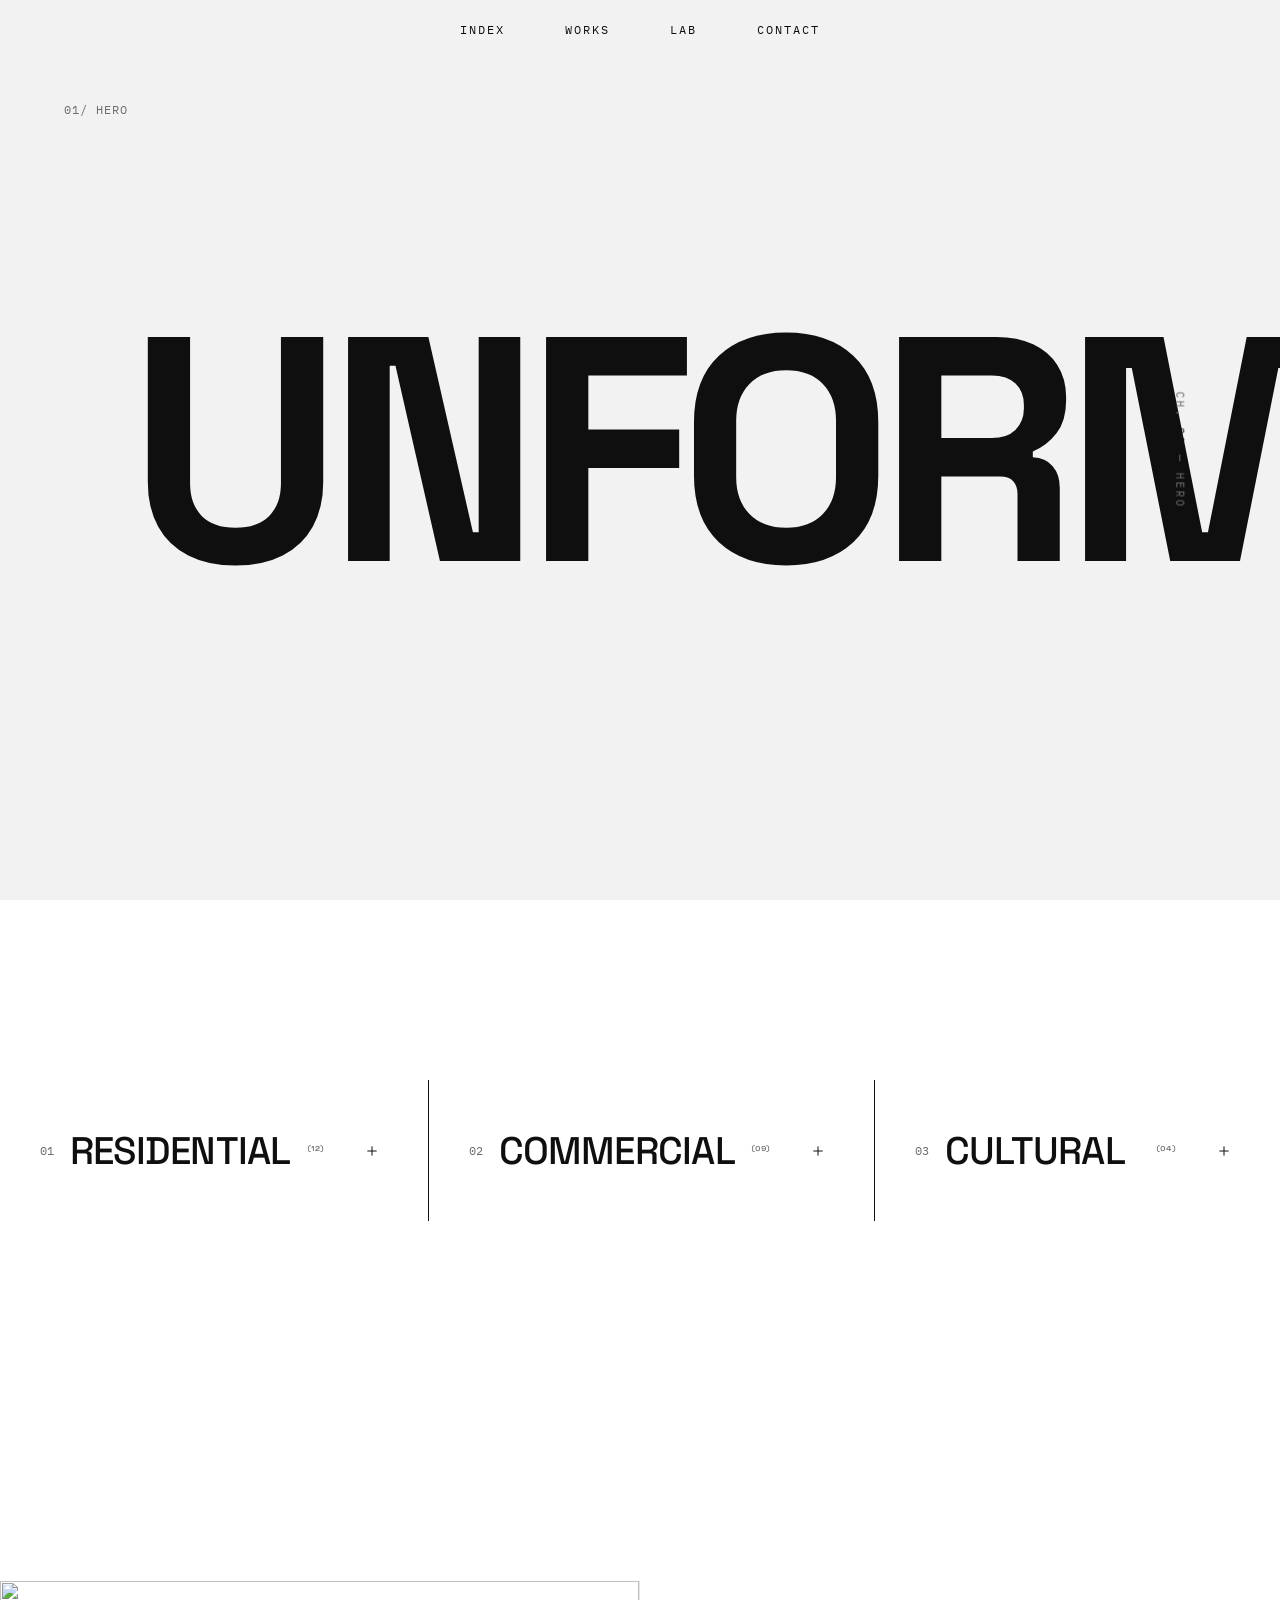
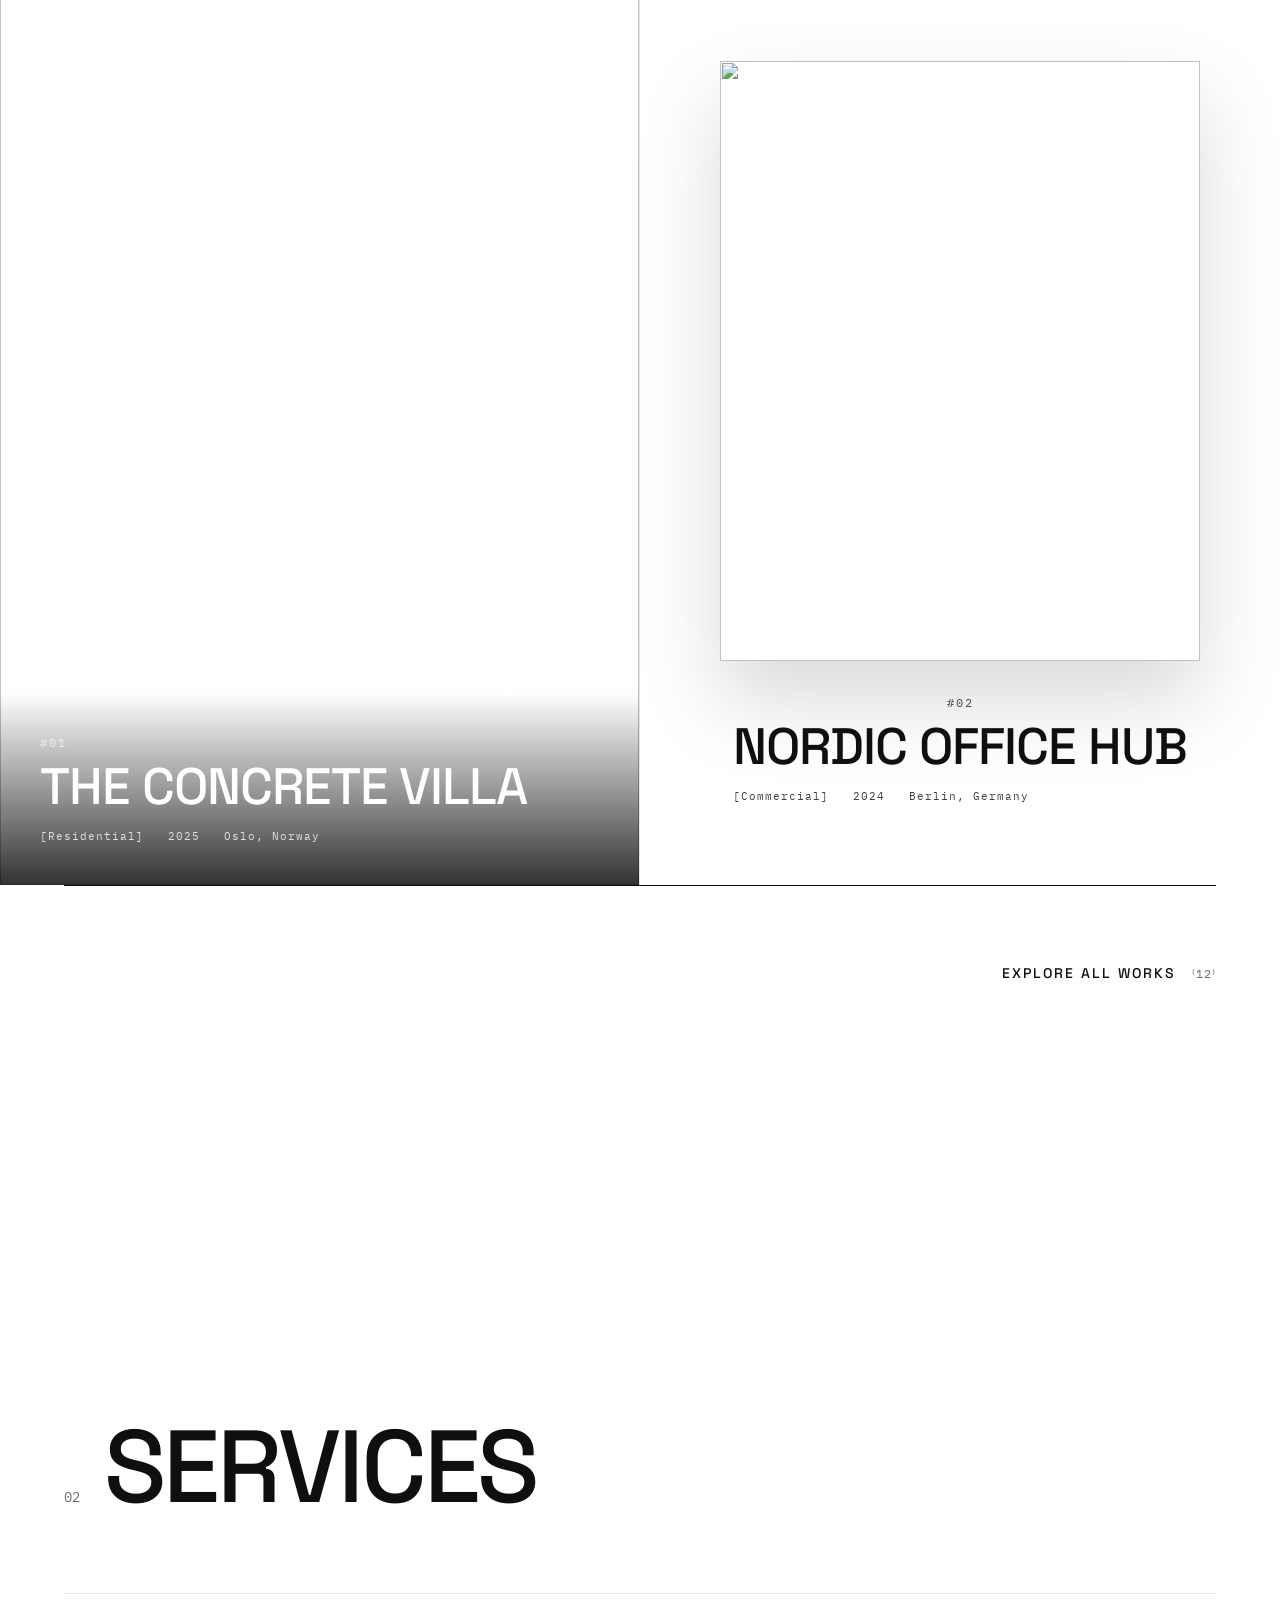
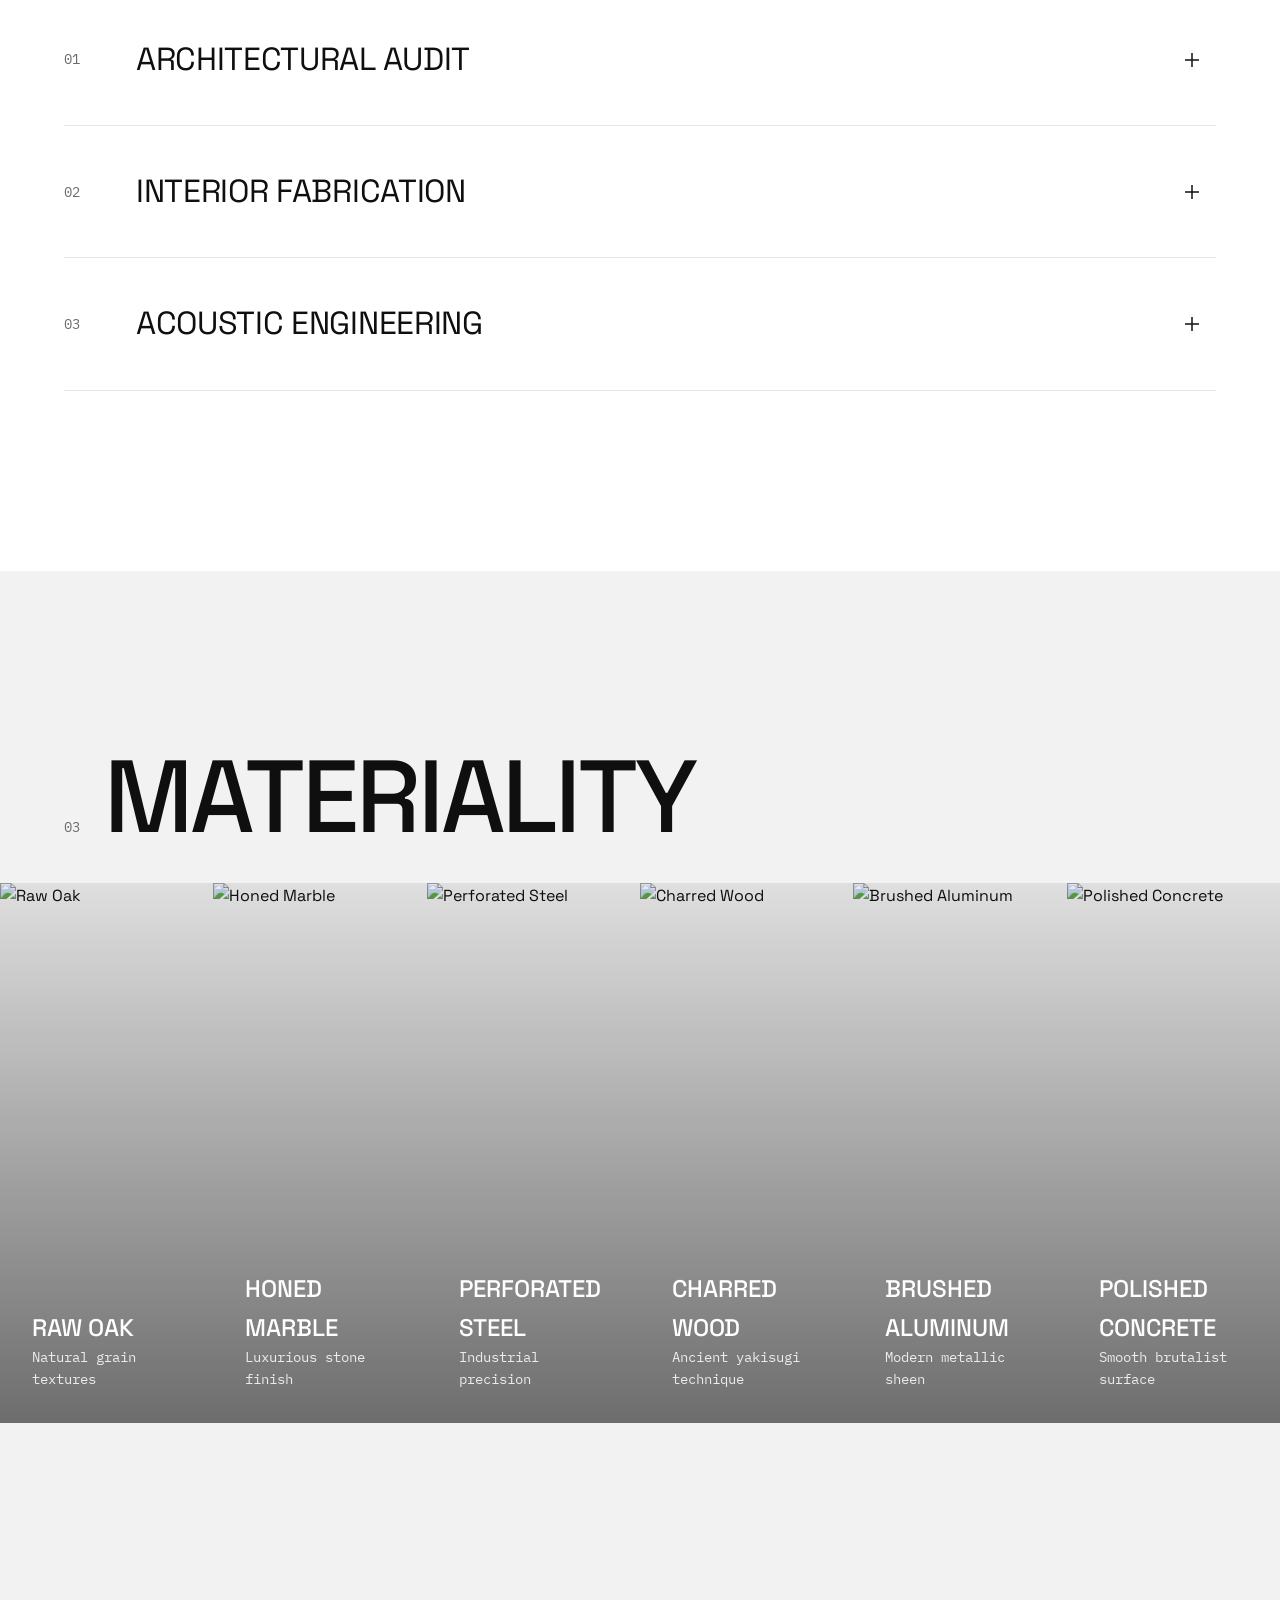
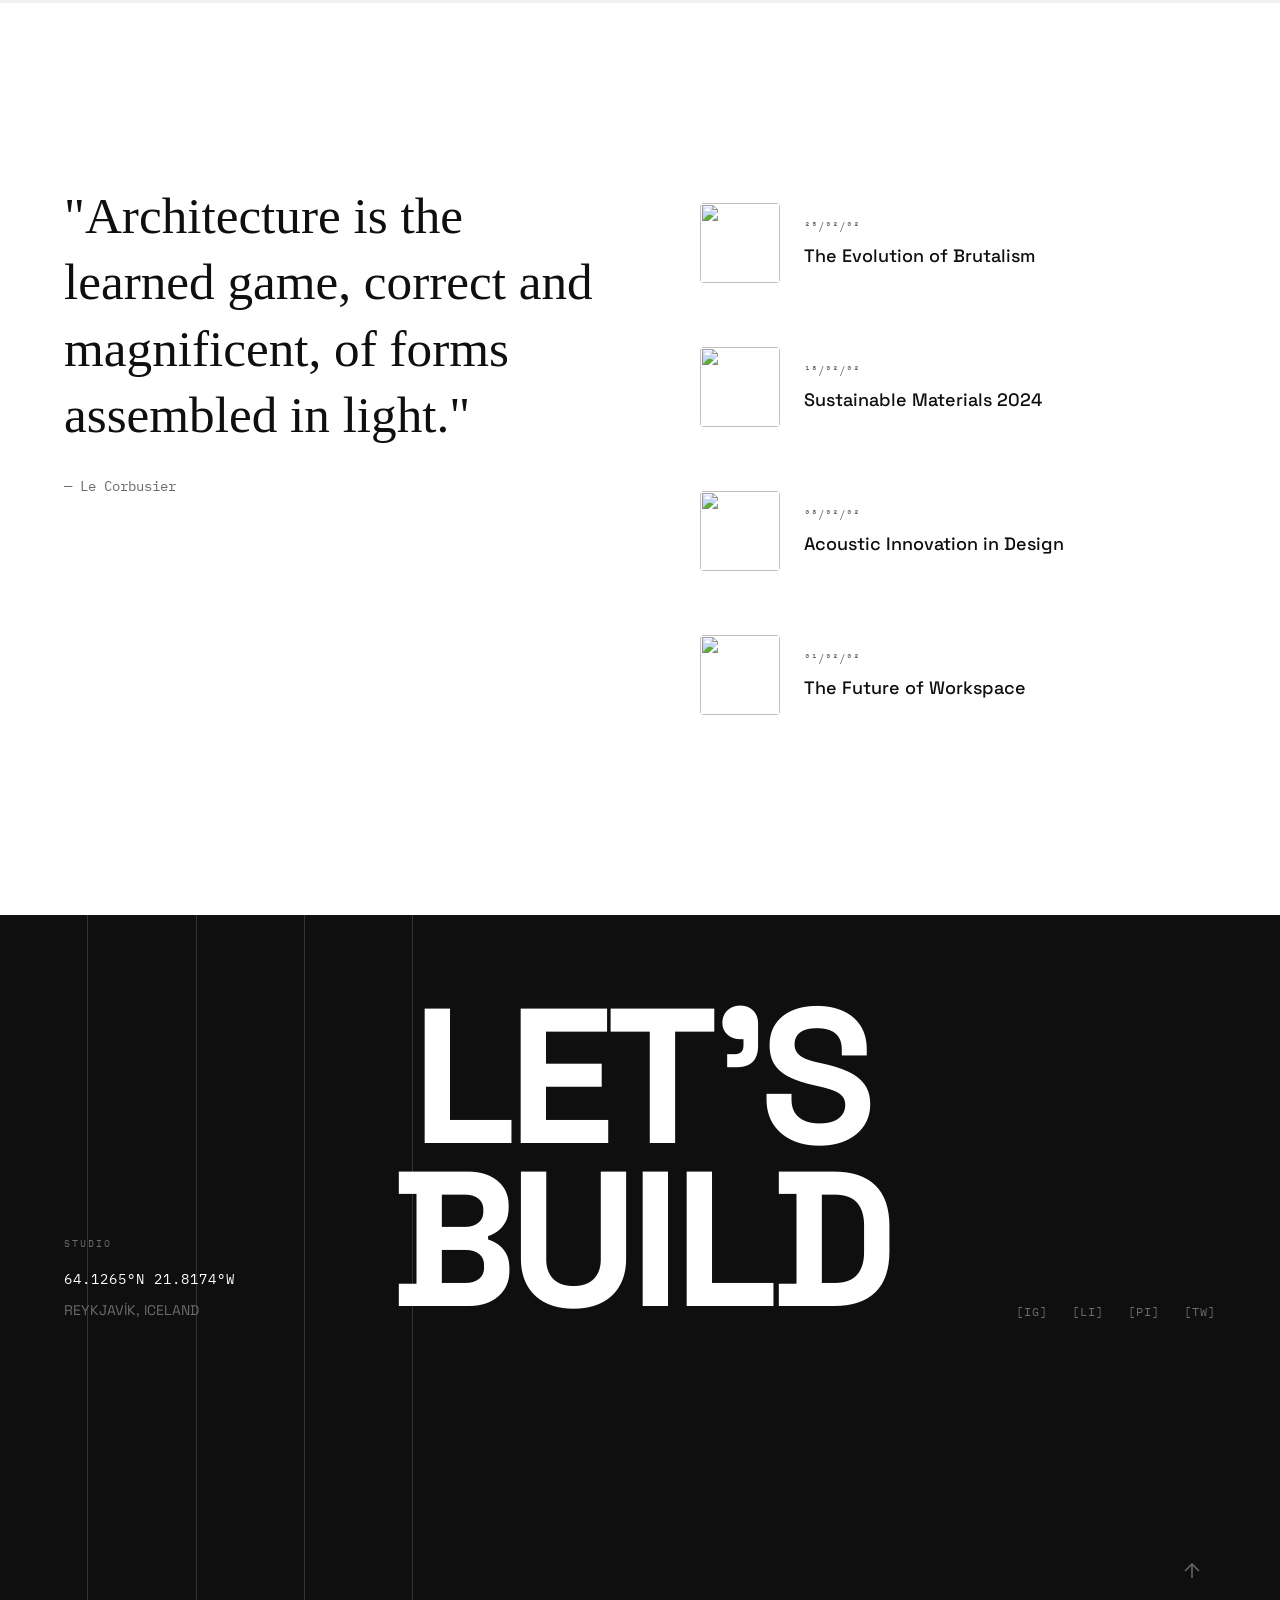
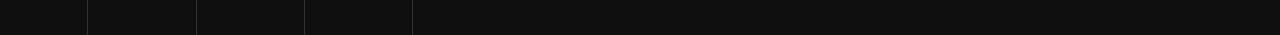
==== index.html @ 7a6ab7d3 "`Refactored animations in js/animations.js and updated projects.js to use GSAP animations`" ====
<!DOCTYPE html>
<html lang="en">
  <head>
    <meta charset="UTF-8" />
    <meta name="viewport" content="width=device-width, initial-scale=1.0" />
    <title>UNFORM | Architectural Studio</title>
    <link rel="stylesheet" href="styles/styles.css" />
    <link rel="preconnect" href="https://fonts.googleapis.com" />
    <link rel="preconnect" href="https://fonts.gstatic.com" crossorigin />
    <link
      href="https://fonts.googleapis.com/css2?family=IBM+Plex+Mono:wght@400;500&family=Space+Grotesk:wght@300;400;500;600;700&display=swap"
      rel="stylesheet"
    />
    <style>
      :root {
        --font-headline: "Space Grotesk", -apple-system, BlinkMacSystemFont,
          sans-serif;
        --font-functional: "IBM Plex Mono", "Courier New", monospace;
      }
    </style>
  </head>
  <body>
    <!-- Cursor Crosshair -->
    <div class="crosshair crosshair-h"></div>
    <div class="crosshair crosshair-v"></div>

    <!-- Right Margin: Chapter Name -->
    <div class="chapter-marker">
      <span class="chapter-label"
        >CH. <span id="chapter-num">01</span> — HERO</span
      >
    </div>

    <!-- Section 1: Hero Plate -->
    <section class="hero-plate" id="hero">
      <div class="hero-grid">
        <div class="hero-headline-wrap">
          <h1 class="hero-headline" data-lenis-opacity>UNFORM</h1>
        </div>
        <div class="hero-video-wrap">
          <div class="hero-video" data-parallax-speed="0.15">
            <video autoplay muted loop playsinline>
              <source
                src="https://videos.pexels.com/video-files/5532766/5532766-uhd_2560_1440_30fps.mp4"
                type="video/mp4"
              />
            </video>
          </div>
        </div>
      </div>
      <div class="hero-superscript">
        <span>01/ HERO</span>
      </div>
    </section>

    <!-- Section 2: Structural Index -->
    <section class="structural-index" id="index">
      <div class="structural-grid">
        <div class="structural-col" data-category="residential">
          <div class="structural-trigger">
            <span class="structural-num">01</span>
            <span class="structural-label">RESIDENTIAL</span>
            <span class="structural-sup">⁽¹²⁾</span>
            <button class="structural-plus">
              <svg
                viewBox="0 0 24 24"
                fill="none"
                stroke="currentColor"
                stroke-width="1.5"
              >
                <line x1="12" y1="5" x2="12" y2="19"></line>
                <line x1="5" y1="12" x2="19" y2="12"></line>
              </svg>
            </button>
          </div>
          <div class="film-strip">
            <div class="film-strip-track">
              <img
                src="https://images.unsplash.com/photo-1600596542815-ffad4c1539a9?w=200&q=80"
                alt=""
              />
              <img
                src="https://images.unsplash.com/photo-1600607687939-ce8a6c25118c?w=200&q=80"
                alt=""
              />
              <img
                src="https://images.unsplash.com/photo-1600585154340-be6161a56a0c?w=200&q=80"
                alt=""
              />
              <img
                src="https://images.unsplash.com/photo-1600566753190-17f0baa2a6c3?w=200&q=80"
                alt=""
              />
              <img
                src="https://images.unsplash.com/photo-1600573472550-8090b5e0745e?w=200&q=80"
                alt=""
              />
              <img
                src="https://images.unsplash.com/photo-1600047509807-ba8f99d2cdde?w=200&q=80"
                alt=""
              />
            </div>
          </div>
        </div>
        <div class="structural-col" data-category="commercial">
          <div class="structural-trigger">
            <span class="structural-num">02</span>
            <span class="structural-label">COMMERCIAL</span>
            <span class="structural-sup">⁽⁰⁹⁾</span>
            <button class="structural-plus">
              <svg
                viewBox="0 0 24 24"
                fill="none"
                stroke="currentColor"
                stroke-width="1.5"
              >
                <line x1="12" y1="5" x2="12" y2="19"></line>
                <line x1="5" y1="12" x2="19" y2="12"></line>
              </svg>
            </button>
          </div>
          <div class="film-strip">
            <div class="film-strip-track">
              <img
                src="https://images.unsplash.com/photo-1486406146926-c627a92ad1ab?w=200&q=80"
                alt=""
              />
              <img
                src="https://images.unsplash.com/photo-1497366216548-37526070297c?w=200&q=80"
                alt=""
              />
              <img
                src="https://images.unsplash.com/photo-1497366811353-6870744d04b2?w=200&q=80"
                alt=""
              />
              <img
                src="https://images.unsplash.com/photo-1504384308090-c894fdcc538d?w=200&q=80"
                alt=""
              />
              <img
                src="https://images.unsplash.com/photo-1524758631624-e2822e304c36?w=200&q=80"
                alt=""
              />
              <img
                src="https://images.unsplash.com/photo-1497215842964-222b430dc094?w=200&q=80"
                alt=""
              />
            </div>
          </div>
        </div>
        <div class="structural-col" data-category="cultural">
          <div class="structural-trigger">
            <span class="structural-num">03</span>
            <span class="structural-label">CULTURAL</span>
            <span class="structural-sup">⁽⁰⁴⁾</span>
            <button class="structural-plus">
              <svg
                viewBox="0 0 24 24"
                fill="none"
                stroke="currentColor"
                stroke-width="1.5"
              >
                <line x1="12" y1="5" x2="12" y2="19"></line>
                <line x1="5" y1="12" x2="19" y2="12"></line>
              </svg>
            </button>
          </div>
          <div class="film-strip">
            <div class="film-strip-track">
              <img
                src="https://images.unsplash.com/photo-1545558014-8692077e9b5c?w=200&q=80"
                alt=""
              />
              <img
                src="https://images.unsplash.com/photo-1487958449943-2429e8be8625?w=200&q=80"
                alt=""
              />
              <img
                src="https://images.unsplash.com/photo-1518005020951-eccb494ad742?w=200&q=80"
                alt=""
              />
              <img
                src="https://images.unsplash.com/photo-1470723710355-95304d8aece4?w=200&q=80"
                alt=""
              />
              <img
                src="https://images.unsplash.com/photo-1465809873722-b4bf7208d2b1?w=200&q=80"
                alt=""
              />
              <img
                src="https://images.unsplash.com/photo-1514539079130-25950c84965d?w=200&q=80"
                alt=""
              />
            </div>
          </div>
        </div>
      </div>
    </section>

    <!-- Section 3: Featured Pair (Dynamic from JSON) -->
    <section class="featured-pair" id="works">
      <div class="featured-grid">
        <!-- Project 1 (Latest) -->
        <div class="featured-project featured-main" id="featured1">
          <div class="featured-image">
            <img src="" alt="" class="featured-img" />
            <div class="featured-tags"></div>
          </div>
          <div class="featured-info">
            <span class="featured-id">#01</span>
            <h2 class="featured-title"></h2>
            <div class="featured-meta">
              <span class="meta-category"></span>
              <span class="meta-year"></span>
              <span class="meta-location"></span>
            </div>
          </div>
        </div>

        <!-- Project 2 (Second Latest) -->
        <div class="featured-project featured-secondary" id="featured2">
          <div class="featured-image">
            <img src="" alt="" class="featured-img" />
            <div class="featured-tags"></div>
          </div>
          <div class="featured-info">
            <span class="featured-id">#02</span>
            <h2 class="featured-title"></h2>
            <div class="featured-meta">
              <span class="meta-category"></span>
              <span class="meta-year"></span>
              <span class="meta-location"></span>
            </div>
          </div>
        </div>
      </div>

      <!-- Divider Line -->
      <div class="featured-divider"></div>

      <!-- View More Button -->
      <div class="view-more-section">
        <a href="projects.html" class="view-more-btn">
          <span class="view-more-text">EXPLORE ALL WORKS</span>
          <span class="view-more-count" id="projectCount">⁽⁴⁸⁾</span>
        </a>
      </div>
    </section>

    <!-- Section 4: Technical Service Accordion -->
    <section class="technical-accordion" id="services">
      <div class="accordion-container">
        <div class="accordion-header">
          <span class="accordion-superscript">02</span>
          <h2 class="accordion-title">SERVICES</h2>
        </div>
        <div class="accordion-list">
          <div class="accordion-item" data-expanded="false">
            <div class="accordion-bar">
              <span class="accordion-num">01</span>
              <span class="accordion-label">ARCHITECTURAL AUDIT</span>
              <button class="accordion-plus">
                <svg
                  viewBox="0 0 24 24"
                  fill="none"
                  stroke="currentColor"
                  stroke-width="1.5"
                >
                  <line x1="12" y1="5" x2="12" y2="19"></line>
                  <line x1="5" y1="12" x2="19" y2="12"></line>
                </svg>
              </button>
            </div>
            <div class="accordion-content">
              <div class="accordion-text">
                <p>
                  Our comprehensive architectural audit evaluates every aspect
                  of your built environment.
                </p>
              </div>
              <div class="accordion-3d">
                <div class="wireframe-cube">
                  <div class="face front"></div>
                  <div class="face back"></div>
                  <div class="face right"></div>
                  <div class="face left"></div>
                  <div class="face top"></div>
                  <div class="face bottom"></div>
                </div>
              </div>
            </div>
          </div>
          <div class="accordion-item" data-expanded="false">
            <div class="accordion-bar">
              <span class="accordion-num">02</span>
              <span class="accordion-label">INTERIOR FABRICATION</span>
              <button class="accordion-plus">
                <svg
                  viewBox="0 0 24 24"
                  fill="none"
                  stroke="currentColor"
                  stroke-width="1.5"
                >
                  <line x1="12" y1="5" x2="12" y2="19"></line>
                  <line x1="5" y1="12" x2="19" y2="12"></line>
                </svg>
              </button>
            </div>
            <div class="accordion-content">
              <div class="accordion-text">
                <p>
                  From concept to completion, our fabrication team transforms
                  designs into tangible reality.
                </p>
              </div>
              <div class="accordion-3d">
                <div class="wireframe-cube">
                  <div class="face front"></div>
                  <div class="face back"></div>
                  <div class="face right"></div>
                  <div class="face left"></div>
                  <div class="face top"></div>
                  <div class="face bottom"></div>
                </div>
              </div>
            </div>
          </div>
          <div class="accordion-item" data-expanded="false">
            <div class="accordion-bar">
              <span class="accordion-num">03</span>
              <span class="accordion-label">ACOUSTIC ENGINEERING</span>
              <button class="accordion-plus">
                <svg
                  viewBox="0 0 24 24"
                  fill="none"
                  stroke="currentColor"
                  stroke-width="1.5"
                >
                  <line x1="12" y1="5" x2="12" y2="19"></line>
                  <line x1="5" y1="12" x2="19" y2="12"></line>
                </svg>
              </button>
            </div>
            <div class="accordion-content">
              <div class="accordion-text">
                <p>
                  Our acoustic engineering division designs and implements
                  sophisticated sound solutions.
                </p>
              </div>
              <div class="accordion-3d">
                <div class="wireframe-cube">
                  <div class="face front"></div>
                  <div class="face back"></div>
                  <div class="face right"></div>
                  <div class="face left"></div>
                  <div class="face top"></div>
                  <div class="face bottom"></div>
                </div>
              </div>
            </div>
          </div>
        </div>
      </div>
    </section>

    <!-- Section 5: Materiality Categories -->
    <section class="materiality-section" id="materials">
      <div class="materiality-header">
        <span class="materiality-superscript">03</span>
        <h2 class="materiality-title">MATERIALITY</h2>
      </div>
      <div class="materiality-categories">
        <div class="materiality-item" data-material="oak">
          <img
            src="https://images.unsplash.com/photo-1558618666-fcd25c85cd64?w=800&q=80"
            alt="Raw Oak"
          />
          <div class="materiality-overlay">
            <h3>RAW OAK</h3>
            <span>Natural grain textures</span>
          </div>
        </div>
        <div class="materiality-item" data-material="marble">
          <img
            src="https://images.unsplash.com/photo-1600585154526-990dced4db0d?w=800&q=80"
            alt="Honed Marble"
          />
          <div class="materiality-overlay">
            <h3>HONED MARBLE</h3>
            <span>Luxurious stone finish</span>
          </div>
        </div>
        <div class="materiality-item" data-material="steel">
          <img
            src="https://images.unsplash.com/photo-1533090481720-856c6e3c1fdc?w=800&q=80"
            alt="Perforated Steel"
          />
          <div class="materiality-overlay">
            <h3>PERFORATED STEEL</h3>
            <span>Industrial precision</span>
          </div>
        </div>
        <div class="materiality-item" data-material="wood">
          <img
            src="https://images.unsplash.com/photo-1604014237800-1c9102c219da?w=800&q=80"
            alt="Charred Wood"
          />
          <div class="materiality-overlay">
            <h3>CHARRED WOOD</h3>
            <span>Ancient yakisugi technique</span>
          </div>
        </div>
        <div class="materiality-item" data-material="aluminum">
          <img
            src="https://images.unsplash.com/photo-1621885701886-6c84d0dc2a38?w=800&q=80"
            alt="Brushed Aluminum"
          />
          <div class="materiality-overlay">
            <h3>BRUSHED ALUMINUM</h3>
            <span>Modern metallic sheen</span>
          </div>
        </div>
        <div class="materiality-item" data-material="concrete">
          <img
            src="https://images.unsplash.com/photo-1600607687939-ce8a6c25118c?w=800&q=80"
            alt="Polished Concrete"
          />
          <div class="materiality-overlay">
            <h3>POLISHED CONCRETE</h3>
            <span>Smooth brutalist surface</span>
          </div>
        </div>
      </div>
    </section>

    <!-- Section 6: Monograph Journal -->
    <section class="monograph-journal" id="journal">
      <div class="journal-grid">
        <div class="journal-quote">
          <blockquote class="quote-text">
            "Architecture is the learned game, correct and magnificent, of forms
            assembled in light."
          </blockquote>
          <cite class="quote-cite">— Le Corbusier</cite>
        </div>
        <div class="journal-entries">
          <article class="journal-entry" data-article="1">
            <div class="entry-thumb">
              <img
                src="https://images.unsplash.com/photo-1486406146926-c627a92ad1ab?w=300&q=80"
                alt=""
              />
            </div>
            <div class="entry-meta">
              <span class="entry-date">²⁵/⁰²/⁰²</span>
              <h3 class="entry-title">The Evolution of Brutalism</h3>
            </div>
          </article>
          <article class="journal-entry" data-article="2">
            <div class="entry-thumb">
              <img
                src="https://images.unsplash.com/photo-1497366216548-37526070297c?w=300&q=80"
                alt=""
              />
            </div>
            <div class="entry-meta">
              <span class="entry-date">¹⁸/⁰²/⁰²</span>
              <h3 class="entry-title">Sustainable Materials 2024</h3>
            </div>
          </article>
          <article class="journal-entry" data-article="3">
            <div class="entry-thumb">
              <img
                src="https://images.unsplash.com/photo-1600596542815-ffad4c1539a9?w=300&q=80"
                alt=""
              />
            </div>
            <div class="entry-meta">
              <span class="entry-date">⁰⁸/⁰²/⁰²</span>
              <h3 class="entry-title">Acoustic Innovation in Design</h3>
            </div>
          </article>
          <article class="journal-entry" data-article="4">
            <div class="entry-thumb">
              <img
                src="https://images.unsplash.com/photo-1600607687939-ce8a6c25118c?w=300&q=80"
                alt=""
              />
            </div>
            <div class="entry-meta">
              <span class="entry-date">⁰¹/⁰²/⁰²</span>
              <h3 class="entry-title">The Future of Workspace</h3>
            </div>
          </article>
        </div>
      </div>
    </section>

    <!-- Section 7: Blueprint Footer -->
    <footer class="blueprint-footer" id="contact">
      <div class="footer-grid-lines">
        <div class="grid-line"></div>
        <div class="grid-line"></div>
        <div class="grid-line"></div>
        <div class="grid-line"></div>
        <div class="grid-line"></div>
      </div>
      <div class="footer-content">
        <div class="footer-gps">
          <span class="gps-label">STUDIO</span>
          <span class="gps-coords">64.1265°N 21.8174°W</span>
          <span class="gps-address">REYKJAVÍK, ICELAND</span>
        </div>
        <div class="footer-cta">
          <h2 class="cta-text">LET'S BUILD</h2>
        </div>
        <div class="footer-social">
          <a href="#" class="social-link">[IG]</a>
          <a href="#" class="social-link">[LI]</a>
          <a href="#" class="social-link">[PI]</a>
          <a href="#" class="social-link">[TW]</a>
        </div>
      </div>
      <button class="back-to-top" id="backToTop">
        <svg
          viewBox="0 0 24 24"
          fill="none"
          stroke="currentColor"
          stroke-width="1.5"
        >
          <line x1="12" y1="19" x2="12" y2="5"></line>
          <polyline points="5 12 12 5 19 12"></polyline>
        </svg>
      </button>
    </footer>

    <!-- Top Navigation -->
    <nav class="top-nav">
      <a href="index.html" class="nav-item">INDEX</a>
      <a href="projects.html" class="nav-item">WORKS</a>
      <a href="methodology.html" class="nav-item">LAB</a>
      <a href="contact.html" class="nav-item">CONTACT</a>
    </nav>

    <!-- GSAP & Lenis Scripts -->
    <script src="https://cdn.jsdelivr.net/npm/gsap@3.12.5/dist/gsap.min.js"></script>
    <script src="https://cdn.jsdelivr.net/npm/gsap@3.12.5/dist/ScrollTrigger.min.js"></script>
    <script src="https://cdn.jsdelivr.net/npm/lenis@1.1.18/dist/lenis.min.js"></script>
    <script src="js/scripts.js"></script>
    <script src="js/animations.js"></script>
    <script>
      // Make structural columns clickable to redirect with category filter
      document.addEventListener("DOMContentLoaded", function () {
        const structuralCols = document.querySelectorAll(".structural-col");

        structuralCols.forEach((col) => {
          col.style.cursor = "pointer";

          col.addEventListener("click", function (e) {
            // Don't redirect if clicking on the plus button
            if (e.target.closest(".structural-plus")) {
              return;
            }

            const category = col.getAttribute("data-category");
            if (category) {
              window.location.href = "projects.html?category=" + category;
            }
          });
        });
      });
    </script>
  </body>
</html>
---- styles/styles.css ----
/* =====================================================
   AUTEX DNA - VISUAL DESIGN SYSTEM
   ===================================================== */

:root {
  /* LIGHT MODE (Default) */
  --color-galvanized: #f2f2f2;
  --color-ink: #0f0f0f;
  --color-white: #ffffff;
  --color-grey-light: #e5e5e5;
  --color-grey-medium: #6b6b6b;
  --color-grey-dark: #333333;

  /* Theme Variables */
  --bg-color: #f2f2f2;
  --text-color: #0f0f0f;
  --accent-line: rgba(0, 0, 0, 0.1);
  --image-filter: none;
  --blueprint-accent: rgba(0, 0, 0, 0.1);

  /* Blueprint Colors for Shadow Mode */
  --blueprint-cyan: #0041ff;
  --safety-orange: #ff4d00;
  --obsidian: #0a0a0a;
  --paper-white: #f9f9f7;

  --font-headline: "Space Grotesk", -apple-system, BlinkMacSystemFont,
    sans-serif;
  --font-functional: "IBM Plex Mono", "Courier New", monospace;

  --spacing-unit: 8px;
  --spacing-section: 180px;
  --spacing-container: 80px;

  --ease-luxury: cubic-bezier(0.76, 0, 0.24, 1);
  --ease-spring: cubic-bezier(0.34, 1.56, 0.64, 1);
  --ease-scan: cubic-bezier(0.19, 1, 0.22, 1);
}

/* SHADOW MODE (The Inversion) */
[data-theme="shadow"] {
  --color-galvanized: #0a0a0a;
  --color-ink: #f9f9f7;
  --color-white: #1a1a1a;
  --color-grey-light: #2a2a2a;
  --color-grey-medium: #888888;
  --color-grey-dark: #444444;

  --bg-color: #0a0a0a;
  --text-color: #f9f9f7;
  --accent-line: #0041ff;
  --image-filter: grayscale(100%) contrast(1.1);
  --blueprint-accent: #0041ff;
}

/* =====================================================
   AXIS TOGGLE - "The Axis Switch"
   ===================================================== */
.axis-toggle {
  position: fixed;
  bottom: 40px;
  right: 40px;
  z-index: 9999;
  display: flex;
  align-items: flex-end;
  gap: 16px;
  font-family: var(--font-functional);
  user-select: none;
}

.axis-toggle-track {
  position: relative;
  width: 1px;
  height: 80px;
  background-color: var(--color-grey-medium);
  opacity: 0.5;
  cursor: pointer;
}

.axis-toggle-light,
.axis-toggle-shadow {
  position: absolute;
  left: 8px;
  font-size: 9px;
  letter-spacing: 2px;
  color: var(--color-grey-medium);
  transition: color 0.3s ease;
  cursor: pointer;
}

.axis-toggle-light {
  top: -8px;
}

.axis-toggle-shadow {
  bottom: -8px;
}

.axis-toggle-track:hover .axis-toggle-light,
.axis-toggle-track:hover .axis-toggle-shadow {
  color: var(--color-ink);
}

[data-theme="shadow"] .axis-toggle-track:hover .axis-toggle-light,
[data-theme="shadow"] .axis-toggle-track:hover .axis-toggle-shadow {
  color: var(--blueprint-cyan);
}

.axis-toggle-knob {
  position: absolute;
  left: 50%;
  transform: translateX(-50%);
  width: 12px;
  height: 12px;
  border: 1px solid var(--color-ink);
  border-radius: 50%;
  background: transparent;
  cursor: grab;
  transition: border-color 0.3s ease, transform 0.3s var(--ease-scan);
}

.axis-toggle-knob:active {
  cursor: grabbing;
}

.axis-toggle-knob::after {
  content: '';
  position: absolute;
  top: 50%;
  left: 50%;
  transform: translate(-50%, -50%);
  width: 4px;
  height: 4px;
  border: 1px solid var(--color-ink);
  border-radius: 50%;
  transition: border-color 0.3s ease;
}

[data-theme="shadow"] .axis-toggle-knob {
  border-color: var(--blueprint-cyan);
}

[data-theme="shadow"] .axis-toggle-knob::after {
  border-color: var(--blueprint-cyan);
}

.axis-toggle-light.active {
  color: var(--color-ink);
}

.axis-toggle-shadow.active {
  color: var(--blueprint-cyan);
}

/* Z-Axis Coordinate Display */
.axis-toggle-coords {
  position: absolute;
  bottom: -24px;
  left: 50%;
  transform: translateX(-50%);
  font-size: 9px;
  letter-spacing: 1px;
  color: var(--color-grey-medium);
  white-space: nowrap;
}

/* =====================================================
   STRUCTURAL WIPE - Scan Line Animation
   ===================================================== */
.scan-line {
  position: fixed;
  top: 0;
  left: 0;
  width: 100%;
  height: 1px;
  background: var(--blueprint-cyan);
  box-shadow: 0 0 20px var(--blueprint-cyan), 0 0 40px var(--blueprint-cyan);
  z-index: 10000;
  pointer-events: none;
  opacity: 0;
  transform: scaleX(0);
  transform-origin: left;
}

.scan-line.active {
  animation: scanLineAnimation 1.2s var(--ease-scan) forwards;
}

@keyframes scanLineAnimation {
  0% {
    opacity: 1;
    transform: scaleX(0) translateX(0);
  }
  10% {
    opacity: 1;
    transform: scaleX(1) translateX(0);
  }
  90% {
    opacity: 1;
    transform: scaleX(1) translateX(0);
  }
  100% {
    opacity: 0;
    transform: scaleX(1) translateX(100%);
  }
}

/* =====================================================
   DARK MODE IMAGE FILTERS
   ===================================================== */
[data-theme="shadow"] .featured-image img,
[data-theme="shadow"] .project-image img,
[data-theme="shadow"] .archive-image img,
[data-theme="shadow"] .masonry-item img,
[data-theme="shadow"] .materiality-item img,
[data-theme="shadow"] .entry-thumb img,
[data-theme="shadow"] .item-media img {
  filter: var(--image-filter);
}

/* Blueprint Overlay - Visible in Shadow Mode */
[data-theme="shadow"] .blueprint-overlay {
  opacity: 0.1;
}

*,
*::before,
*::after {
  margin: 0;
  padding: 0;
  box-sizing: border-box;
}

html {
  font-size: 16px;
  scroll-behavior: smooth;
}

body {
  font-family: var(--font-headline);
  font-weight: 400;
  line-height: 1.6;
  color: var(--color-ink);
  background-color: var(--color-galvanized);
  overflow-x: hidden;
  -webkit-font-smoothing: antialiased;
}

img {
  max-width: 100%;
  height: auto;
  display: block;
}

a {
  text-decoration: none;
  color: inherit;
}

button {
  cursor: pointer;
  border: none;
  background: none;
  font-family: inherit;
}

/* Cursor Crosshair */
.crosshair {
  position: fixed;
  pointer-events: none;
  z-index: 9999;
  opacity: 0;
  transition: opacity 0.3s var(--ease-luxury);
}

body:hover .crosshair {
  opacity: 0.4;
}

.crosshair-h {
  top: 0;
  left: 0;
  width: 100%;
  height: 1px;
  background: linear-gradient(
    90deg,
    transparent 0%,
    var(--color-ink) 50%,
    transparent 100%
  );
  transform: translateY(var(--cursor-y, 50vh));
}

.crosshair-v {
  top: 0;
  left: 0;
  width: 1px;
  height: 100%;
  background: linear-gradient(
    180deg,
    transparent 0%,
    var(--color-ink) 50%,
    transparent 100%
  );
  transform: translateX(var(--cursor-x, 50vw));
}

/* Chapter Marker */
.chapter-marker {
  position: fixed;
  right: 40px;
  top: 50%;
  transform: translateY(-50%) rotate(90deg);
  z-index: 100;
}

.chapter-label {
  font-family: var(--font-functional);
  font-size: 11px;
  letter-spacing: 2px;
  color: var(--color-grey-medium);
  text-transform: uppercase;
}

#chapter-num {
  color: var(--color-ink);
}

/* Top Navigation */
.top-nav {
  position: fixed;
  top: 0;
  left: 0;
  right: 0;
  height: 60px;
  display: flex;
  align-items: center;
  justify-content: center;
  gap: 60px;
  z-index: 1000;
  background: transparent;
  mix-blend-mode: difference;
}

.nav-item {
  font-family: var(--font-functional);
  font-size: 12px;
  letter-spacing: 2px;
  color: var(--color-white);
  text-transform: uppercase;
  position: relative;
}

.nav-item::after {
  content: "";
  position: absolute;
  bottom: -4px;
  left: 0;
  width: 0;
  height: 1px;
  background: var(--color-white);
  transition: width 0.4s var(--ease-luxury);
}

.nav-item:hover::after {
  width: 100%;
}

/* Section 1: Hero Plate */
.hero-plate {
  position: relative;
  height: 100vh;
  min-height: 700px;
  background-color: var(--color-galvanized);
  overflow: hidden;
}

.hero-grid {
  display: grid;
  grid-template-columns: repeat(12, 1fr);
  height: 100%;
  padding: 0 5%;
}

.hero-headline-wrap {
  grid-column: 1 / 9;
  display: flex;
  align-items: center;
  padding-left: 8.33%;
}

.hero-headline {
  font-family: var(--font-headline);
  font-size: clamp(80px, 25vw, 400px);
  font-weight: 700;
  line-height: 0.8;
  letter-spacing: -0.05em;
  color: var(--color-ink);
  margin: 0;
  position: relative;
  z-index: 2;
}

.hero-video-wrap {
  grid-column: 9 / 13;
  display: flex;
  align-items: center;
  justify-content: flex-start;
  padding-right: 8.33%;
}

.hero-video {
  width: 100%;
  max-width: 280px;
  aspect-ratio: 9/16;
  overflow: hidden;
  border-radius: 4px;
  position: relative;
  z-index: 3;
}

.hero-video video {
  width: 100%;
  height: 100%;
  object-fit: cover;
}

.hero-superscript {
  position: absolute;
  top: 100px;
  left: 5%;
  font-family: var(--font-functional);
  font-size: 12px;
  letter-spacing: 1px;
  color: var(--color-grey-medium);
}

/* Section 2: Structural Index */
.structural-index {
  background-color: var(--color-white);
  padding: var(--spacing-section) 0;
}

.structural-grid {
  display: grid;
  grid-template-columns: repeat(3, 1fr);
}

.structural-col {
  position: relative;
  border-right: 1px solid var(--color-ink);
}

.structural-col:last-child {
  border-right: none;
}

.structural-trigger {
  display: flex;
  align-items: center;
  gap: 16px;
  padding: 40px;
  cursor: pointer;
  transition: background-color 0.4s var(--ease-luxury);
}

.structural-col:hover .structural-trigger {
  background-color: var(--color-galvanized);
}

.structural-num {
  font-family: var(--font-functional);
  font-size: 12px;
  color: var(--color-grey-medium);
}

.structural-label {
  font-family: var(--font-headline);
  font-size: clamp(24px, 3vw, 48px);
  font-weight: 500;
  letter-spacing: -0.02em;
}

.structural-sup {
  font-family: var(--font-headline);
  font-size: 14px;
  color: var(--color-grey-medium);
  margin-left: auto;
  padding-right: 16px;
}

.structural-plus {
  width: 32px;
  height: 32px;
  display: flex;
  align-items: center;
  justify-content: center;
  transition: transform 0.4s var(--ease-luxury);
}

.structural-plus svg {
  width: 16px;
  height: 16px;
  stroke: var(--color-ink);
}

.structural-col.active .structural-plus {
  transform: rotate(45deg);
}

.structural-col.active .structural-trigger {
  background-color: var(--color-white);
}

/* Film Strip */
.film-strip {
  position: absolute;
  top: 50%;
  left: 50%;
  transform: translate(-50%, -50%);
  width: 80%;
  height: 120px;
  opacity: 0;
  pointer-events: none;
  overflow: hidden;
  transition: opacity 0.4s var(--ease-luxury);
}

.structural-col.active .film-strip {
  opacity: 1;
}

.film-strip-track {
  display: flex;
  gap: 8px;
  animation: filmStrip 0.1s linear infinite;
}

.structural-col.active .film-strip-track {
  animation: filmStrip 6s linear forwards;
}

.film-strip-track img {
  width: 80px;
  height: 100%;
  object-fit: cover;
  flex-shrink: 0;
}

@keyframes filmStrip {
  0% {
    transform: translateX(0);
  }
  100% {
    transform: translateX(-50%);
  }
}

/* =====================================================
   SECTION 3: FEATURED PAIR - DYNAMIC FROM JSON
   ===================================================== */
.featured-pair {
  background-color: var(--color-white);
  padding: var(--spacing-section) 0;
}

.featured-grid {
  display: grid;
  grid-template-columns: 1fr 1fr;
  min-height: 90vh;
}

/* Project 1 - Left Side (Latest) - Full-bleed */
.featured-main {
  position: relative;
  display: flex;
  flex-direction: column;
  border-right: 1px solid var(--color-grey-light);
}

.featured-main .featured-image {
  position: absolute;
  inset: 0;
  overflow: hidden;
}

.featured-main .featured-image img {
  width: 100%;
  height: 100%;
  object-fit: cover;
  transition: transform 0.8s var(--ease-luxury);
}

.featured-main:hover .featured-image img {
  transform: scale(1.05);
}

.featured-main .featured-info {
  position: absolute;
  bottom: 0;
  left: 0;
  right: 0;
  padding: 40px;
  background: linear-gradient(to top, rgba(0, 0, 0, 0.8), transparent);
  color: var(--color-white);
}

/* Project 2 - Right Side (Second Latest) - Floating Center */
.featured-secondary {
  position: relative;
  display: flex;
  flex-direction: column;
  justify-content: center;
  align-items: center;
  padding: 80px;
}

.featured-secondary .featured-image {
  width: 100%;
  max-width: 500px;
  aspect-ratio: 4/5;
  overflow: hidden;
  box-shadow: 0 40px 80px rgba(0, 0, 0, 0.15);
}

.featured-secondary .featured-image img {
  width: 100%;
  height: 100%;
  object-fit: cover;
  transition: transform 0.8s var(--ease-luxury);
}

.featured-secondary:hover .featured-image img {
  transform: scale(1.05);
}

.featured-secondary .featured-info {
  margin-top: 32px;
  text-align: center;
}

/* Common Featured Project Styles */
.featured-project {
  cursor: pointer;
}

.featured-id {
  font-family: var(--font-functional);
  font-size: 12px;
  letter-spacing: 2px;
  opacity: 0.7;
  display: block;
  margin-bottom: 8px;
}

.featured-title {
  font-family: var(--font-headline);
  font-size: clamp(32px, 4vw, 56px);
  font-weight: 500;
  line-height: 1;
  letter-spacing: -0.02em;
  margin: 0 0 16px;
}

.featured-meta {
  display: flex;
  gap: 24px;
  font-family: var(--font-functional);
  font-size: 11px;
  letter-spacing: 1px;
  opacity: 0.8;
}

.meta-category::before {
  content: "[";
}

.meta-category::after {
  content: "]";
}

/* Divider Line */
.featured-divider {
  height: 1px;
  background-color: var(--color-ink);
  margin: 0 5%;
}

/* View More Button - Far Right with Underline Hover */
.view-more-section {
  padding: 60px 5%;
  background-color: var(--color-white);
  display: flex;
  justify-content: flex-end;
}

.view-more-btn {
  display: inline-flex;
  align-items: center;
  gap: 16px;
  padding: 16px 0;
  background: transparent;
  border: none;
  cursor: pointer;
  position: relative;
}

.view-more-btn::after {
  content: "";
  position: absolute;
  bottom: 0;
  left: 0;
  width: 0;
  height: 3px;
  background-color: var(--color-ink);
  transition: width 0.4s var(--ease-luxury);
}

.view-more-btn:hover::after {
  width: 100%;
}

.view-more-text {
  font-family: var(--font-headline);
  font-size: 14px;
  font-weight: 500;
  letter-spacing: 2px;
  color: var(--color-ink);
}

.view-more-count {
  font-family: var(--font-functional);
  font-size: 12px;
  letter-spacing: 1px;
  color: var(--color-grey-medium);
}

/* Tags Reveal on Hover */
.featured-tags {
  position: absolute;
  top: 40px;
  right: 40px;
  display: flex;
  gap: 8px;
  opacity: 0;
  transform: translateY(-10px);
  transition: opacity 0.4s var(--ease-luxury), transform 0.4s var(--ease-luxury);
}

.featured-project:hover .featured-tags {
  opacity: 1;
  transform: translateY(0);
}

.featured-tag {
  padding: 8px 12px;
  background: rgba(255, 255, 255, 0.9);
  border-radius: 4px;
  font-family: var(--font-functional);
  font-size: 10px;
  letter-spacing: 1px;
  color: var(--color-ink);
}

/* Responsive for Featured Pair */
@media (max-width: 1024px) {
  .featured-grid {
    grid-template-columns: 1fr;
    min-height: auto;
  }

  .featured-main {
    border-right: none;
    border-bottom: 1px solid var(--color-grey-light);
    min-height: 60vh;
  }

  .featured-secondary {
    padding: 60px 5%;
  }

  .featured-secondary .featured-image {
    max-width: 100%;
  }
}

@media (max-width: 768px) {
  .featured-main .featured-info {
    padding: 24px;
  }

  .featured-title {
    font-size: 28px;
  }

  .featured-meta {
    flex-wrap: wrap;
    gap: 12px;
  }

  .view-more-section {
    justify-content: center;
  }
}

/* Section 3: Case Study */
.case-study-section {
  background-color: var(--color-galvanized);
  padding: var(--spacing-section) 0;
}

.case-interlock {
  display: grid;
  grid-template-columns: 7fr 3fr;
  min-height: 80vh;
}

.case-media-wrap {
  position: relative;
  overflow: hidden;
}

.case-hero-image {
  position: relative;
  width: 100%;
  height: 100%;
  overflow: hidden;
}

.case-hero-image img {
  width: 100%;
  height: 100%;
  object-fit: cover;
  transition: filter 0.6s var(--ease-luxury);
}

.blueprint-overlay {
  position: absolute;
  inset: 0;
  background: rgba(15, 15, 15, 0.9);
  display: flex;
  align-items: center;
  justify-content: center;
  opacity: 0;
  transition: opacity 0.6s var(--ease-luxury);
}

.blueprint-svg {
  width: 60%;
  height: 60%;
}

.case-hero-image:hover .blueprint-overlay {
  opacity: 1;
}

.case-hero-image:hover img {
  filter: saturate(0);
}

.case-data-stack {
  display: flex;
  flex-direction: column;
  justify-content: space-between;
  padding: 60px 40px;
  background-color: var(--color-white);
}

.case-project-name {
  font-family: var(--font-headline);
  font-size: clamp(32px, 4vw, 56px);
  font-weight: 500;
  line-height: 1;
  letter-spacing: -0.02em;
  margin-bottom: 40px;
}

.case-metadata {
  display: flex;
  flex-direction: column;
  gap: 16px;
}

.meta-row {
  display: flex;
  justify-content: space-between;
  padding-bottom: 12px;
  border-bottom: 1px solid var(--color-grey-light);
}

.meta-label {
  font-family: var(--font-functional);
  font-size: 11px;
  letter-spacing: 1px;
  color: var(--color-grey-medium);
}

.meta-value {
  font-family: var(--font-headline);
  font-size: 14px;
  font-weight: 500;
}

.case-sustainability {
  display: flex;
  gap: 12px;
  flex-wrap: wrap;
  margin-top: 24px;
}

.pill-tag {
  display: inline-block;
  padding: 8px 16px;
  background-color: var(--color-galvanized);
  border-radius: 20px;
  font-family: var(--font-functional);
  font-size: 11px;
  letter-spacing: 0.5px;
}

.view-case-btn {
  width: 100%;
  padding: 20px 0;
  border: none;
  background: none;
  border-bottom: 1px solid var(--color-ink);
  transition: border-width 0.4s var(--ease-luxury),
    transform 0.4s var(--ease-luxury);
  margin-top: auto;
}

.view-case-btn:hover {
  border-width: 3px;
  transform: translateY(-2px);
}

.view-case-text {
  font-family: var(--font-functional);
  font-size: 12px;
  letter-spacing: 2px;
  text-transform: uppercase;
}

/* Section 4: Accordion */
.technical-accordion {
  background-color: var(--color-white);
  padding: var(--spacing-section) 0;
}

.accordion-container {
  max-width: 1440px;
  margin: 0 auto;
  padding: 0 5%;
}

.accordion-header {
  display: flex;
  align-items: baseline;
  gap: 24px;
  margin-bottom: 80px;
}

.accordion-superscript {
  font-family: var(--font-functional);
  font-size: 14px;
  color: var(--color-grey-medium);
}

.accordion-title {
  font-family: var(--font-headline);
  font-size: clamp(48px, 8vw, 120px);
  font-weight: 500;
  line-height: 0.9;
  letter-spacing: -0.03em;
}

.accordion-list {
  display: flex;
  flex-direction: column;
}

.accordion-item {
  border-top: 1px solid var(--color-grey-light);
}

.accordion-item:last-child {
  border-bottom: 1px solid var(--color-grey-light);
}

.accordion-bar {
  display: flex;
  align-items: center;
  gap: 32px;
  padding: 40px 0;
  cursor: pointer;
  transition: background-color 0.4s var(--ease-luxury);
}

.accordion-item:hover .accordion-bar {
  background-color: var(--color-galvanized);
}

.accordion-num {
  font-family: var(--font-functional);
  font-size: 14px;
  color: var(--color-grey-medium);
  width: 40px;
}

.accordion-label {
  font-family: var(--font-headline);
  font-size: clamp(20px, 2.5vw, 36px);
  font-weight: 400;
  letter-spacing: -0.01em;
}

.accordion-plus {
  margin-left: auto;
  width: 48px;
  height: 48px;
  display: flex;
  align-items: center;
  justify-content: center;
  transition: transform 0.4s var(--ease-luxury);
}

.accordion-plus svg {
  width: 24px;
  height: 24px;
  stroke: var(--color-ink);
}

.accordion-item.active .accordion-plus {
  transform: rotate(45deg);
}

.accordion-item.active .accordion-bar {
  background-color: var(--color-white);
}

.accordion-content {
  max-height: 0;
  overflow: hidden;
  transition: max-height 0.6s var(--ease-luxury),
    background-color 0.4s var(--ease-luxury);
}

.accordion-item.active .accordion-content {
  max-height: 500px;
  background-color: var(--color-white);
}

.accordion-content-inner {
  display: grid;
  grid-template-columns: 1fr 1fr;
  gap: 60px;
  padding: 60px 0;
}

.accordion-text p {
  font-family: var(--font-headline);
  font-size: 18px;
  line-height: 1.7;
  color: var(--color-grey-medium);
  max-width: 500px;
}

/* 3D Wireframe Cube */
.accordion-3d {
  display: flex;
  align-items: center;
  justify-content: center;
  perspective: 1000px;
}

.wireframe-cube {
  width: 150px;
  height: 150px;
  position: relative;
  transform-style: preserve-3d;
  animation: rotateCube 20s linear infinite;
}

.face {
  position: absolute;
  width: 150px;
  height: 150px;
  border: 1px solid var(--color-grey-dark);
  background: transparent;
}

.face.front {
  transform: translateZ(75px);
}
.face.back {
  transform: rotateY(180deg) translateZ(75px);
}
.face.right {
  transform: rotateY(90deg) translateZ(75px);
}
.face.left {
  transform: rotateY(-90deg) translateZ(75px);
}
.face.top {
  transform: rotateX(90deg) translateZ(75px);
}
.face.bottom {
  transform: rotateX(-90deg) translateZ(75px);
}

@keyframes rotateCube {
  from {
    transform: rotateX(-20deg) rotateY(0);
  }
  to {
    transform: rotateX(-20deg) rotateY(360deg);
  }
}

/* Section 5: Materiality Categories - NEW DESIGN */
.materiality-section {
  background-color: var(--color-galvanized);
  padding: var(--spacing-section) 0;
}

.materiality-header {
  display: flex;
  align-items: baseline;
  gap: 24px;
  padding: 0 5%;
  margin-bottom: 40px;
}

.materiality-superscript {
  font-family: var(--font-functional);
  font-size: 14px;
  color: var(--color-grey-medium);
}

.materiality-title {
  font-family: var(--font-headline);
  font-size: clamp(48px, 8vw, 120px);
  font-weight: 500;
  line-height: 0.9;
  letter-spacing: -0.03em;
}

/* Category Grid - All images span full width */
.materiality-categories {
  display: flex;
  height: 60vh;
  min-height: 450px;
  overflow: hidden;
}

.materiality-item {
  position: relative;
  flex: 1;
  overflow: hidden;
  transition: flex 0.6s cubic-bezier(0.22, 0.61, 0.36, 1);
  cursor: pointer;
}

.materiality-item img {
  position: absolute;
  inset: 0;
  width: 100%;
  height: 100%;
  object-fit: cover;
  will-change: transform;
  transition: transform 0.8s cubic-bezier(0.22, 0.61, 0.36, 1);
}

.materiality-item:hover img {
  transform: scale(1.06);
}

/* Hover effect - expand hovered item, shrink others */
.materiality-item:hover {
  flex: 1.4;
}

.materiality-item:not(:hover) {
  flex: 0.85;
}

.materiality-overlay {
  position: absolute;
  inset: 0;
  padding: 32px;
  display: flex;
  flex-direction: column;
  justify-content: flex-end;
  color: #fff;
  background: linear-gradient(to top, rgba(0, 0, 0, 0.55), rgba(0, 0, 0, 0.08));
}

.materiality-overlay h3 {
  font-family: var(--font-headline);
  font-size: 1.5rem;
  font-weight: 500;
  margin: 0;
}

.materiality-overlay span {
  font-family: var(--font-functional);
  font-size: 0.85rem;
  opacity: 0.85;
}

/* Section 6: Journal */
.monograph-journal {
  background-color: var(--color-white);
  padding: var(--spacing-section) 0;
}

.journal-grid {
  display: grid;
  grid-template-columns: 1fr 1fr;
  gap: 80px;
  max-width: 1440px;
  margin: 0 auto;
  padding: 0 5%;
}

.journal-quote {
  position: sticky;
  top: 120px;
  height: fit-content;
}

.quote-text {
  font-family: "Georgia", serif;
  font-size: clamp(32px, 4vw, 56px);
  font-weight: 400;
  line-height: 1.3;
  color: var(--color-ink);
  margin-bottom: 24px;
  transition: opacity 0.4s cubic-bezier(0.76, 0, 0.24, 1);
}

.quote-cite {
  font-family: var(--font-functional);
  font-size: 14px;
  color: var(--color-grey-medium);
  font-style: normal;
  transition: opacity 0.4s cubic-bezier(0.76, 0, 0.24, 1);
}

.journal-entries {
  display: flex;
  flex-direction: column;
  gap: 24px;
}

.journal-entry {
  display: flex;
  gap: 24px;
  padding: 20px;
  cursor: pointer;
  transition: background-color 0.4s var(--ease-luxury);
}

.journal-entry:hover {
  background-color: var(--color-galvanized);
}

.entry-thumb {
  width: 80px;
  height: 80px;
  flex-shrink: 0;
  overflow: hidden;
  border-radius: 4px;
}

.entry-thumb img {
  width: 100%;
  height: 100%;
  object-fit: cover;
}

.entry-meta {
  display: flex;
  flex-direction: column;
  justify-content: center;
}

.entry-date {
  font-family: var(--font-functional);
  font-size: 11px;
  color: var(--color-grey-medium);
  margin-bottom: 8px;
}

.entry-title {
  font-family: var(--font-headline);
  font-size: 18px;
  font-weight: 500;
  line-height: 1.3;
}

/* Section 7: Footer */
.blueprint-footer {
  position: relative;
  background-color: var(--color-ink);
  min-height: 80vh;
  display: flex;
  flex-direction: column;
  justify-content: space-between;
  padding: 80px 5% 40px;
  overflow: hidden;
}

.footer-grid-lines {
  position: absolute;
  inset: 0;
  display: grid;
  grid-template-columns: repeat(12, 1fr);
  gap: 20px;
  pointer-events: none;
}

.grid-line {
  height: 100%;
  border-right: 1px solid var(--color-grey-dark);
}

.grid-line:last-child {
  border-right: none;
}

.footer-content {
  position: relative;
  z-index: 2;
  display: grid;
  grid-template-columns: 1fr 2fr 1fr;
  align-items: end;
  min-height: 300px;
}

.footer-gps {
  display: flex;
  flex-direction: column;
  gap: 8px;
}

.gps-label {
  font-family: var(--font-functional);
  font-size: 10px;
  letter-spacing: 2px;
  color: var(--color-grey-medium);
  margin-bottom: 8px;
}

.gps-coords {
  font-family: var(--font-functional);
  font-size: 14px;
  letter-spacing: 1px;
  color: var(--color-white);
}

.gps-address {
  font-family: var(--font-headline);
  font-size: 14px;
  color: var(--color-grey-medium);
}

.footer-cta {
  text-align: center;
}

.cta-text {
  font-family: var(--font-headline);
  font-size: clamp(60px, 15vw, 250px);
  font-weight: 700;
  line-height: 0.85;
  letter-spacing: -0.04em;
  color: var(--color-white);
}

.footer-social {
  display: flex;
  justify-content: flex-end;
  gap: 24px;
}

.social-link {
  font-family: var(--font-functional);
  font-size: 12px;
  letter-spacing: 1px;
  color: var(--color-grey-medium);
  transition: color 0.3s var(--ease-luxury);
}

.social-link:hover {
  color: var(--color-white);
}

.back-to-top {
  position: absolute;
  right: 5%;
  bottom: 40px;
  width: 48px;
  height: 48px;
  display: flex;
  align-items: center;
  justify-content: center;
  transition: transform 0.4s var(--ease-luxury);
}

.back-to-top svg {
  width: 24px;
  height: 24px;
  stroke: var(--color-grey-medium);
}

.back-to-top:hover {
  transform: translateY(-10px);
}

.back-to-top:hover svg {
  animation: launchArrow 0.6s var(--ease-spring);
}

@keyframes launchArrow {
  0% {
    transform: translateY(0);
  }
  50% {
    transform: translateY(-30px);
    opacity: 0;
  }
  51% {
    transform: translateY(30px);
    opacity: 0;
  }
  100% {
    transform: translateY(0);
    opacity: 1;
  }
}

/* Responsive */
@media (max-width: 1024px) {
  :root {
    --spacing-section: 120px;
    --spacing-container: 40px;
  }

  .case-interlock {
    grid-template-columns: 1fr;
  }

  .case-data-stack {
    padding: 40px 20px;
  }

  .journal-grid {
    grid-template-columns: 1fr;
    gap: 60px;
  }

  .journal-quote {
    position: static;
  }

  .footer-content {
    grid-template-columns: 1fr;
    gap: 60px;
    text-align: center;
  }

  .footer-gps,
  .footer-social {
    align-items: center;
    justify-content: center;
  }
}

@media (max-width: 768px) {
  .hero-grid {
    grid-template-columns: 1fr;
  }

  .hero-headline-wrap {
    grid-column: 1;
    padding-left: 5%;
  }

  .hero-video-wrap {
    display: none;
  }

  .structural-grid {
    grid-template-columns: 1fr;
  }

  .structural-col {
    border-right: none;
    border-bottom: 1px solid var(--color-ink);
  }

  /* Materiality Categories Mobile */
  .materiality-categories {
    flex-direction: column;
    height: auto;
  }

  .materiality-item {
    height: 200px;
    flex: none !important;
  }

  .materiality-item:hover {
    flex: none !important;
  }

  .accordion-content-inner {
    grid-template-columns: 1fr;
  }

  .accordion-3d {
    display: none;
  }

  .chapter-marker {
    right: 20px;
  }

  .top-nav {
    gap: 30px;
  }
}

@media (max-width: 480px) {
  :root {
    --spacing-section: 80px;
    --spacing-container: 20px;
  }

  .hero-headline {
    font-size: clamp(48px, 20vw, 120px);
  }

  .structural-trigger {
    padding: 24px 20px;
    flex-wrap: wrap;
  }

  .structural-label {
    font-size: 20px;
  }

  .case-project-name {
    font-size: 28px;
  }

  .journal-entry {
    flex-direction: column;
  }

  .entry-thumb {
    width: 100%;
    height: 150px;
  }
}

/* Animations */
.reveal {
  transform: scaleY(0);
  transform-origin: bottom;
  transition: transform 1s var(--ease-luxury);
}

.reveal.visible {
  transform: scaleY(1);
}

html.lenis {
  height: auto;
}

.lenis.lenis-smooth {
  scroll-behavior: auto;
}

.lenis.lenis-stopped {
  overflow: hidden;
}

.gsap-reveal {
  transform: translateY(60px);
  opacity: 0;
  transition: transform 1s var(--ease-luxury), opacity 1s var(--ease-luxury);
}

.gsap-reveal.visible {
  transform: translateY(0);
  opacity: 1;
}
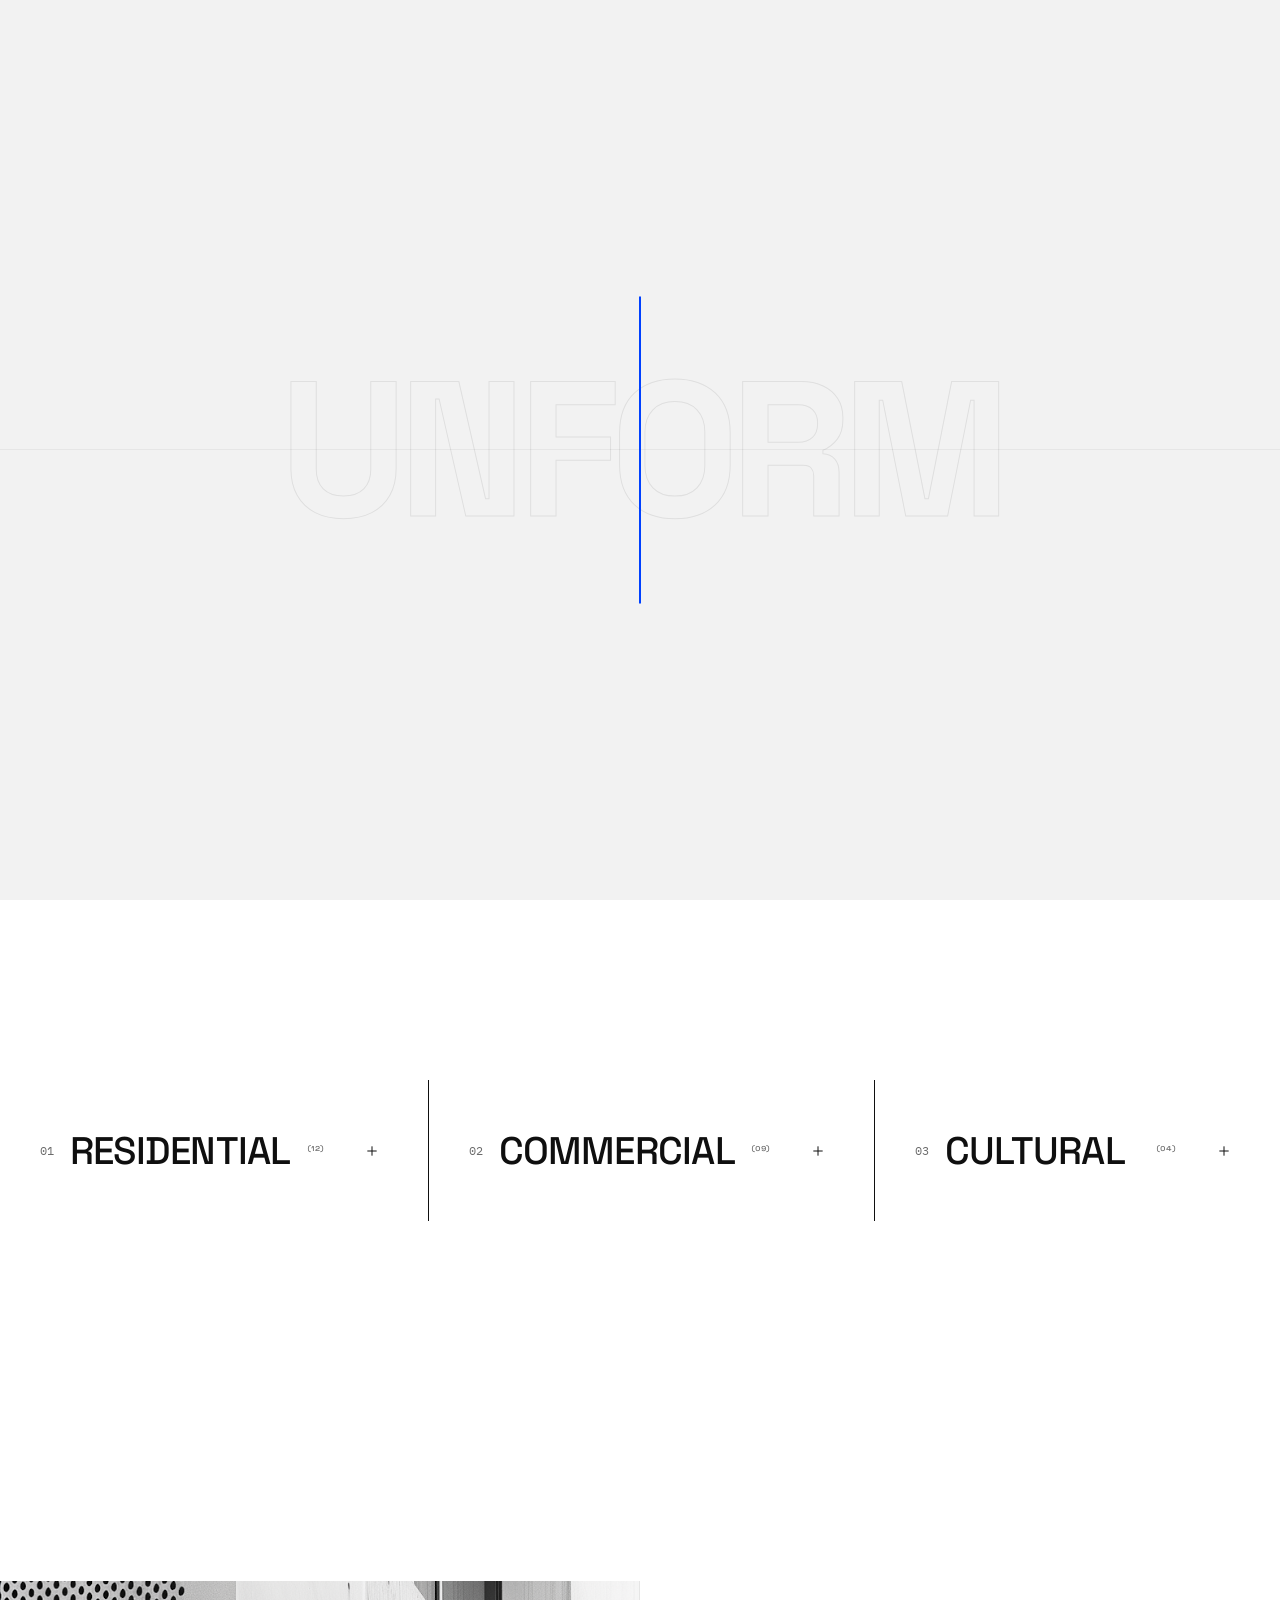
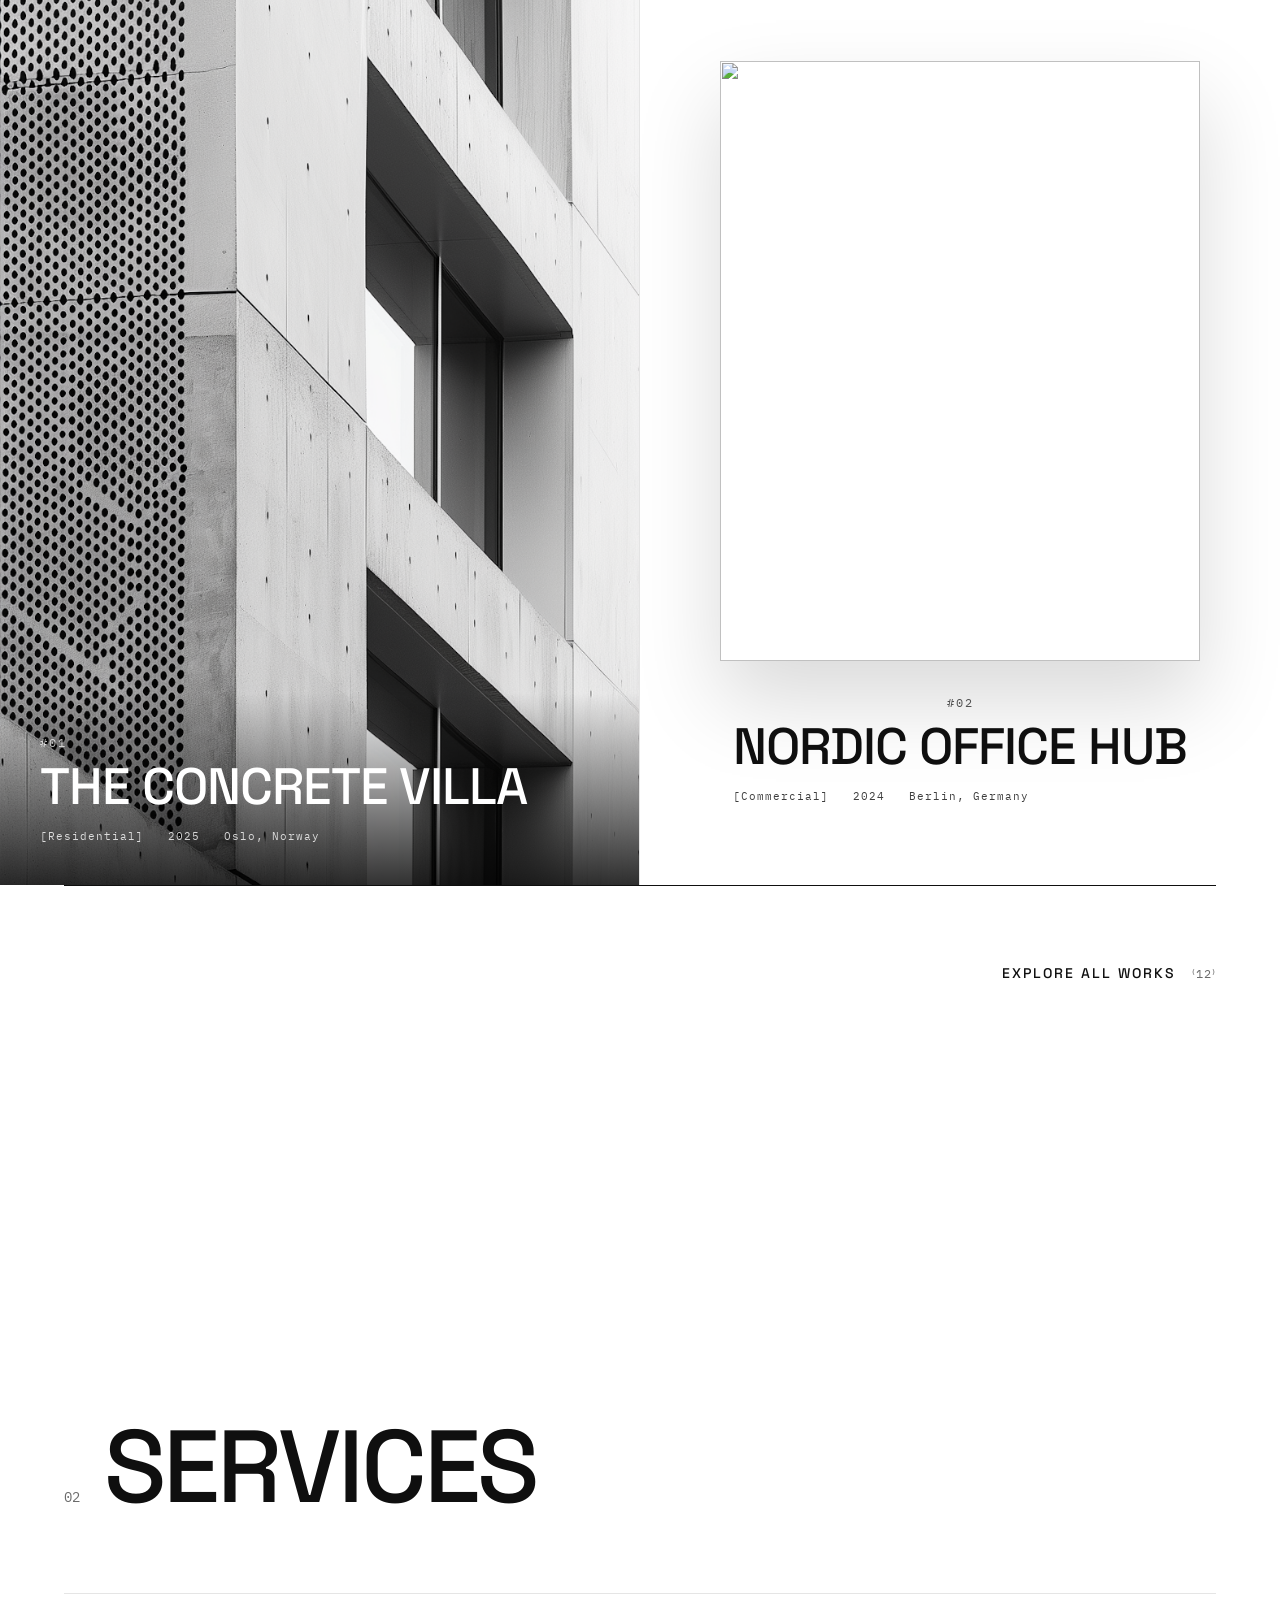
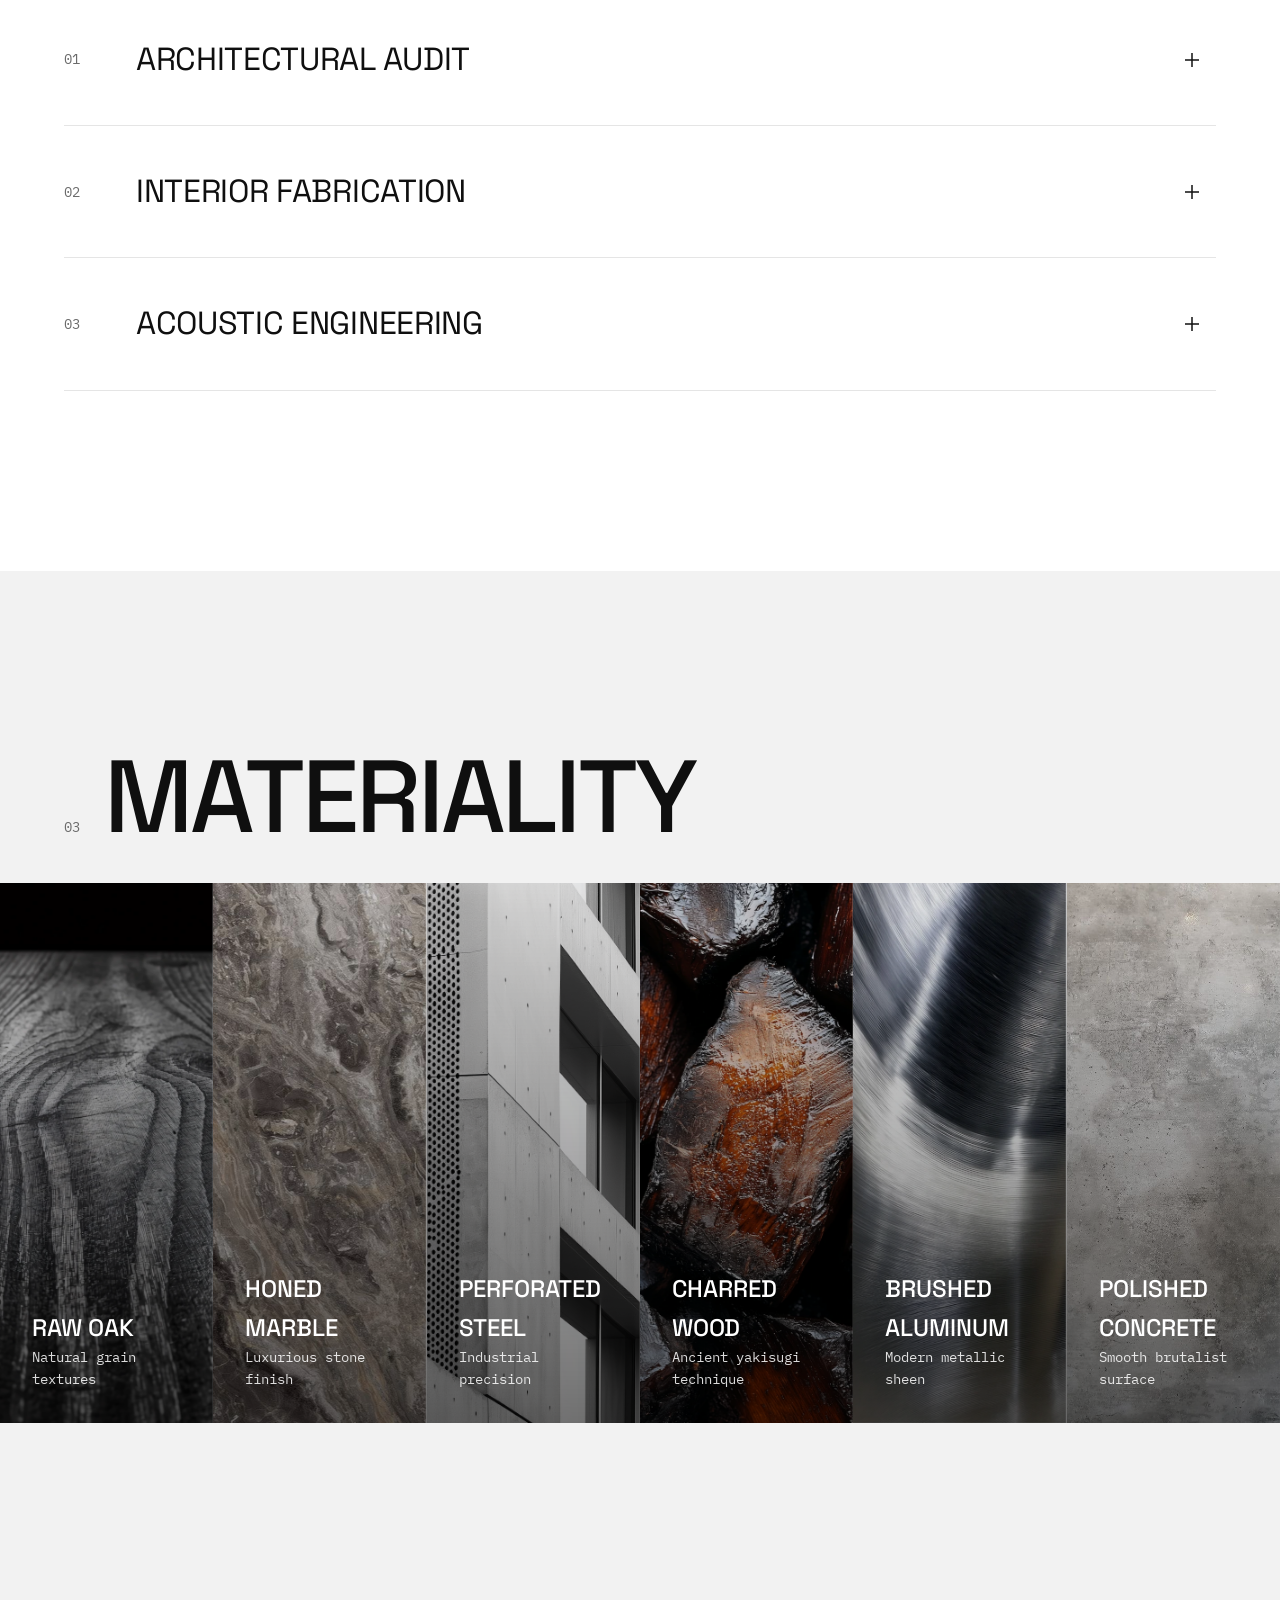
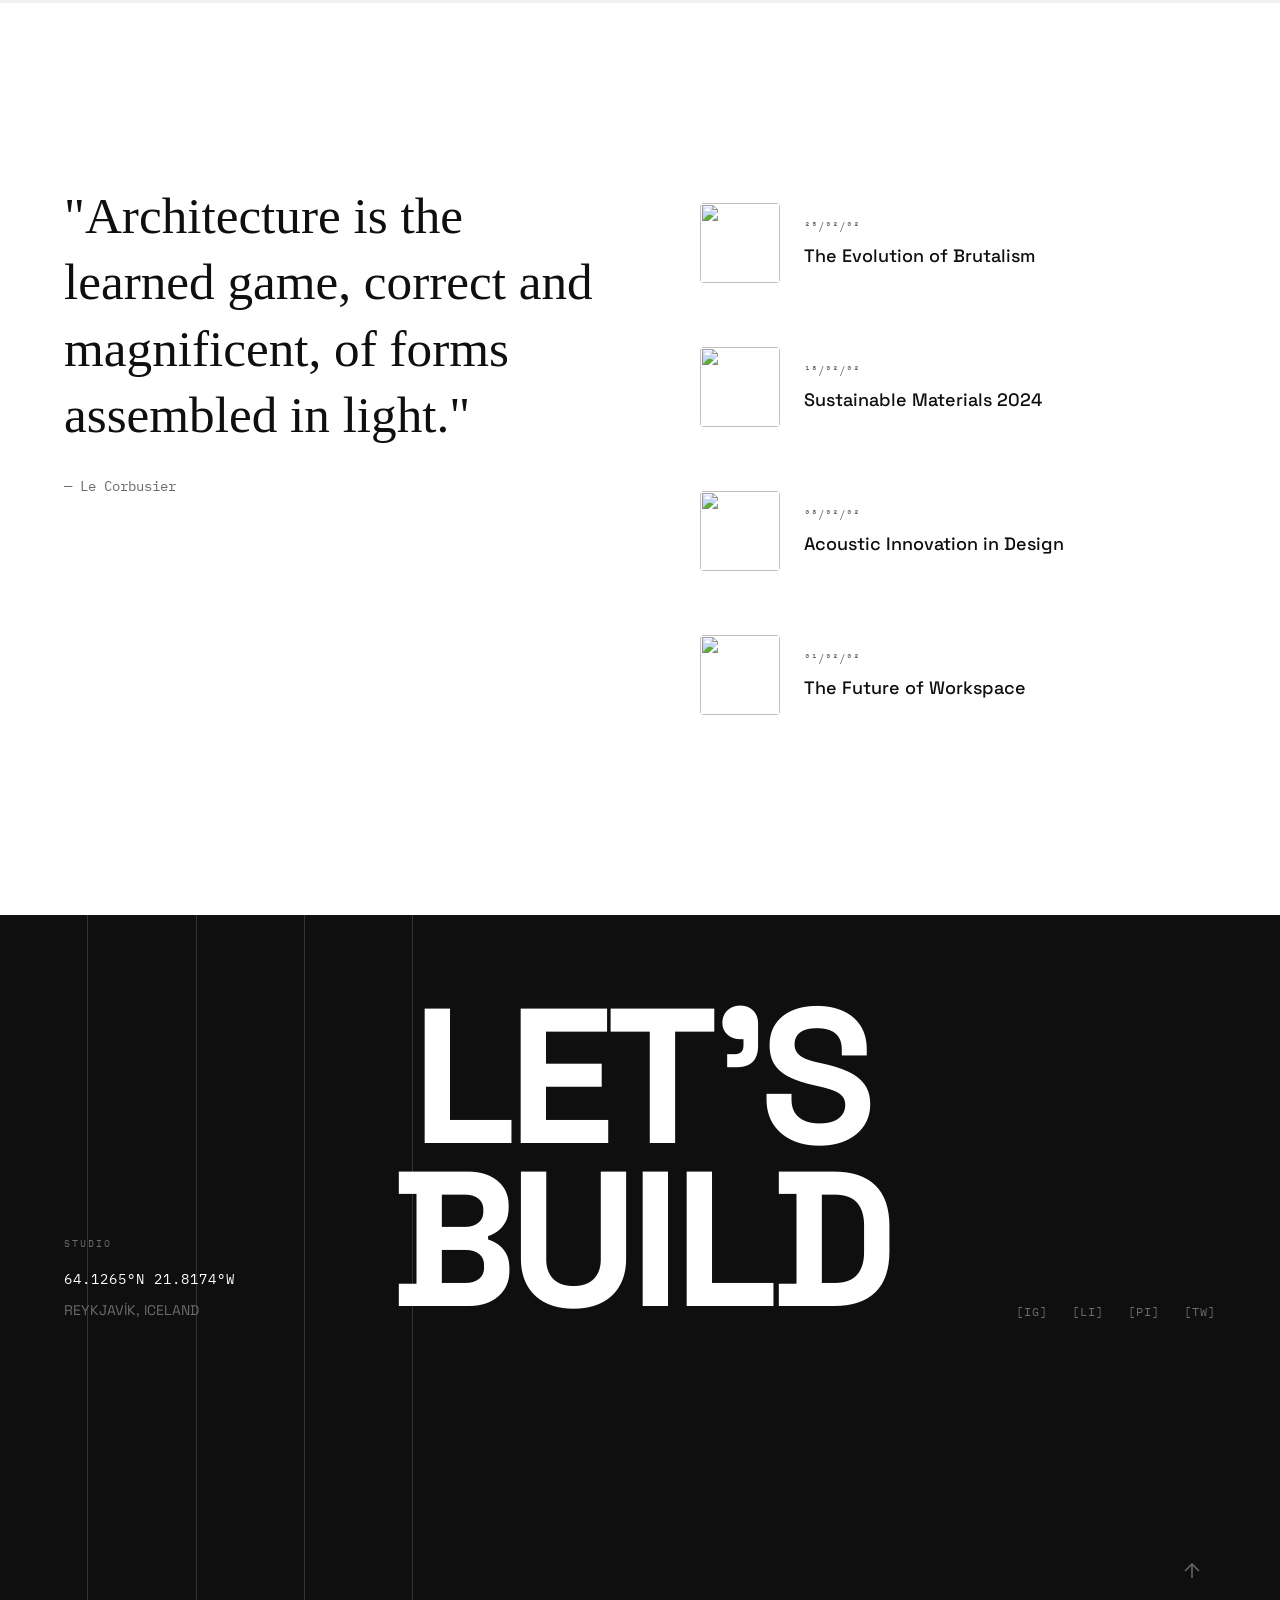
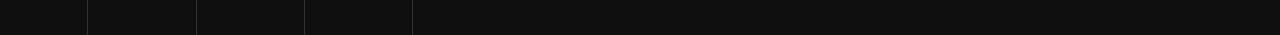
==== commit 25c8a13d: "`feat: Implement Technical Plotter Preloader with Horizontal Fracture exit animation`" ====
--- a/index.html
+++ b/index.html
@@ -19,7 +19,29 @@
       }
     </style>
   </head>
+  
   <body>
+    <!-- Technical Plotter Preloader -->
+    <div id="preloader">
+      <div class="preloader-shutter top"></div>
+      <div class="preloader-shutter bottom"></div>
+      
+      <div class="preloader-content">
+        <div class="preloader-wireframe">UNFORM</div>
+        
+        <div class="preloader-half top-half">
+          <div class="preloader-fill">UNFORM</div>
+        </div>
+        
+        <div class="preloader-half bottom-half">
+          <div class="preloader-fill">
+            UNFORM
+            <div class="preloader-counter" id="preload-pct">0.00%</div>
+          </div>
+        </div>
+      </div>
+    </div>
+
     <!-- Cursor Crosshair -->
     <div class="crosshair crosshair-h"></div>
     <div class="crosshair crosshair-v"></div>
@@ -373,7 +395,7 @@
       <div class="materiality-categories">
         <div class="materiality-item" data-material="oak">
           <img
-            src="https://images.unsplash.com/photo-1558618666-fcd25c85cd64?w=800&q=80"
+            src="assets/imgs/tinywow_Textured Wooden Surface_88278722.webp"
             alt="Raw Oak"
           />
           <div class="materiality-overlay">
@@ -383,7 +405,7 @@
         </div>
         <div class="materiality-item" data-material="marble">
           <img
-            src="https://images.unsplash.com/photo-1600585154526-990dced4db0d?w=800&q=80"
+            src="assets/imgs/Arabescato Orobico Marble Porcelain Tiles and Slabs - Honed - 600 x 600 x 8 mm.jpg"
             alt="Honed Marble"
           />
           <div class="materiality-overlay">
@@ -393,7 +415,7 @@
         </div>
         <div class="materiality-item" data-material="steel">
           <img
-            src="https://images.unsplash.com/photo-1533090481720-856c6e3c1fdc?w=800&q=80"
+            src="assets/imgs/Monochromatic Architectural Study.png"
             alt="Perforated Steel"
           />
           <div class="materiality-overlay">
@@ -403,7 +425,7 @@
         </div>
         <div class="materiality-item" data-material="wood">
           <img
-            src="https://images.unsplash.com/photo-1604014237800-1c9102c219da?w=800&q=80"
+            src="assets/imgs/tinywow_Close-up of Charcoal Textures_88278708.webp"
             alt="Charred Wood"
           />
           <div class="materiality-overlay">
@@ -413,7 +435,7 @@
         </div>
         <div class="materiality-item" data-material="aluminum">
           <img
-            src="https://images.unsplash.com/photo-1621885701886-6c84d0dc2a38?w=800&q=80"
+            src="assets/imgs/tinywow_Brushed Metal Surface_88278847.webp"
             alt="Brushed Aluminum"
           />
           <div class="materiality-overlay">
@@ -423,7 +445,7 @@
         </div>
         <div class="materiality-item" data-material="concrete">
           <img
-            src="https://images.unsplash.com/photo-1600607687939-ce8a6c25118c?w=800&q=80"
+            src="assets/imgs/CEMENT LOOK LAPPATO 600x1200MM.jpg"
             alt="Polished Concrete"
           />
           <div class="materiality-overlay">
--- a/styles/styles.css
+++ b/styles/styles.css
@@ -1,3 +1,130 @@
+/* =====================================================
+   AUTEX DNA - VISUAL DESIGN SYSTEM
+   ===================================================== */
+
+/* =====================================================
+   TECHNICAL PLOTTER PRELOADER
+   ===================================================== */
+body.preloader-active {
+  overflow: hidden !important;
+}
+
+#preloader {
+  position: fixed;
+  inset: 0;
+  display: flex;
+  align-items: center;
+  justify-content: center;
+  background: var(--bg-color);
+  z-index: 9999;
+  overflow: hidden;
+}
+
+/* Shutter layers for the fracture exit */
+.preloader-shutter {
+  position: absolute;
+  left: 0;
+  width: 100%;
+  height: 50%;
+  background: var(--bg-color);
+  z-index: 20;
+  pointer-events: none;
+}
+
+.preloader-shutter.top {
+  top: 0;
+  border-bottom: 1px solid rgba(0, 0, 0, 0.05);
+}
+
+.preloader-shutter.bottom {
+  bottom: 0;
+}
+
+/* Container for the split effect */
+.preloader-content {
+  position: relative;
+  z-index: 30;
+  display: flex;
+  align-items: center;
+  justify-content: center;
+  overflow: hidden;
+}
+
+/* Base wireframe text that stays behind */
+.preloader-wireframe {
+  font-family: var(--font-headline);
+  font-size: clamp(60px, 15vw, 280px);
+  font-weight: 700;
+  letter-spacing: -0.05em;
+  text-transform: uppercase;
+  color: transparent;
+  -webkit-text-stroke: 1px rgba(15, 15, 15, 0.08);
+  user-select: none;
+}
+
+/* The two halves for fracture effect */
+
+.preloader-half {
+  position: absolute;
+  inset: 0;
+  display: flex;
+  align-items: center;
+  justify-content: center;
+  overflow: hidden;
+  pointer-events: none;
+}
+/* Top half shows 0-50% */
+.preloader-half.top-half {
+  clip-path: inset(0 0 50% 0);
+}
+
+/* Bottom half shows 50-100% */
+.preloader-half.bottom-half {
+  clip-path: inset(50% 0 0 0);
+}
+
+.preloader-fill {
+  font-family: var(--font-headline);
+  font-size: clamp(60px, 15vw, 280px);
+  font-weight: 700;
+  letter-spacing: -0.05em;
+  text-transform: uppercase;
+  color: var(--ink);
+  width: 0%;
+  white-space: nowrap;
+  overflow: hidden;
+  position: relative;
+  border-right: 2px solid var(--blueprint-cyan);
+  user-select: none;
+}
+
+/* Counter HUD - Pinned to the Plotter edge */
+.preloader-counter {
+  position: absolute;
+  bottom: -35px;
+  right: 0;
+  font-family: var(--font-functional);
+  font-size: 11px;
+  letter-spacing: 2px;
+  color: var(--blueprint-cyan);
+  white-space: nowrap;
+}
+
+/* Exit state - shutters move away */
+#preloader.exit .preloader-shutter.top {
+  transform: translateY(-100%);
+}
+
+#preloader.exit .preloader-shutter.bottom {
+  transform: translateY(100%);
+}
+
+/* Fade out wireframe during exit */
+#preloader.exit .preloader-wireframe {
+  opacity: 0;
+  transition: opacity 0.4s ease;
+}
+
 /* =====================================================
    AUTEX DNA - VISUAL DESIGN SYSTEM
    ===================================================== */
@@ -10,7 +137,7 @@
   --color-grey-light: #e5e5e5;
   --color-grey-medium: #6b6b6b;
   --color-grey-dark: #333333;
-
+color: blue;
   /* Theme Variables */
   --bg-color: #f2f2f2;
   --text-color: #0f0f0f;
